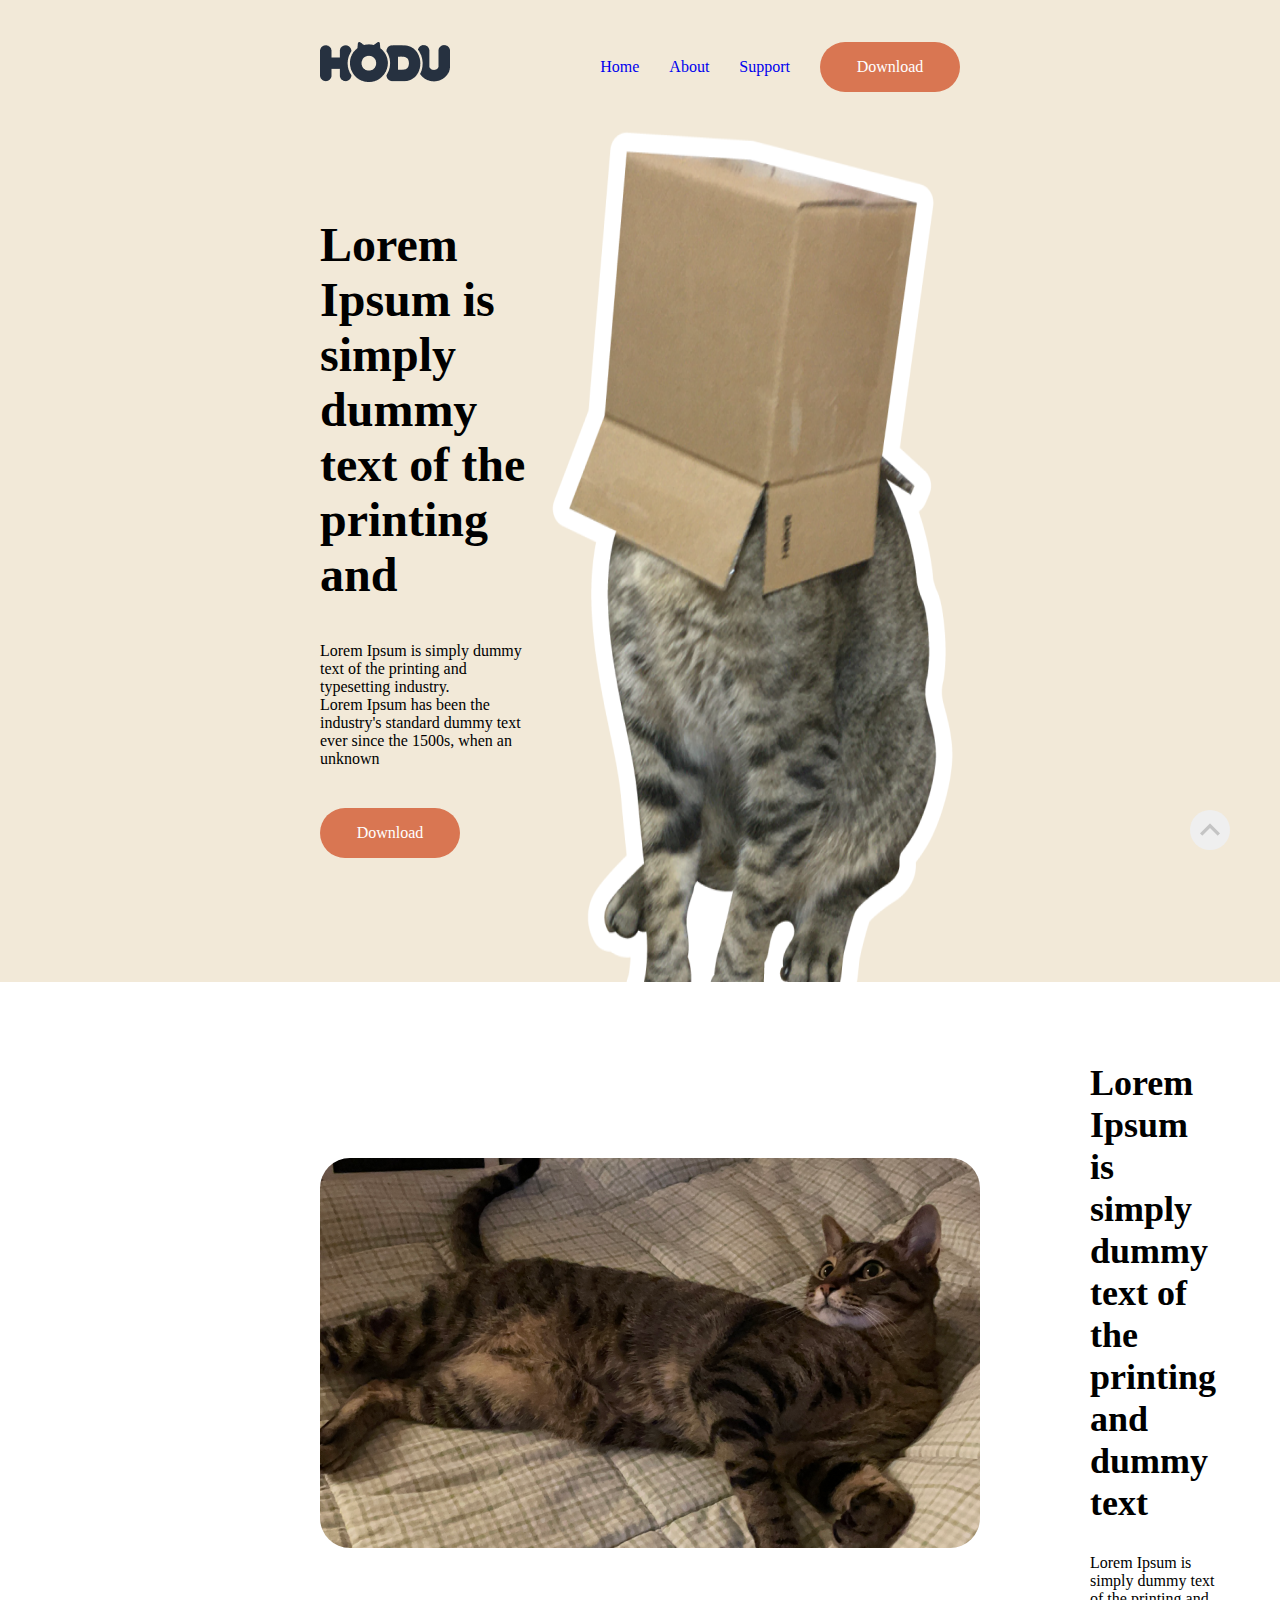
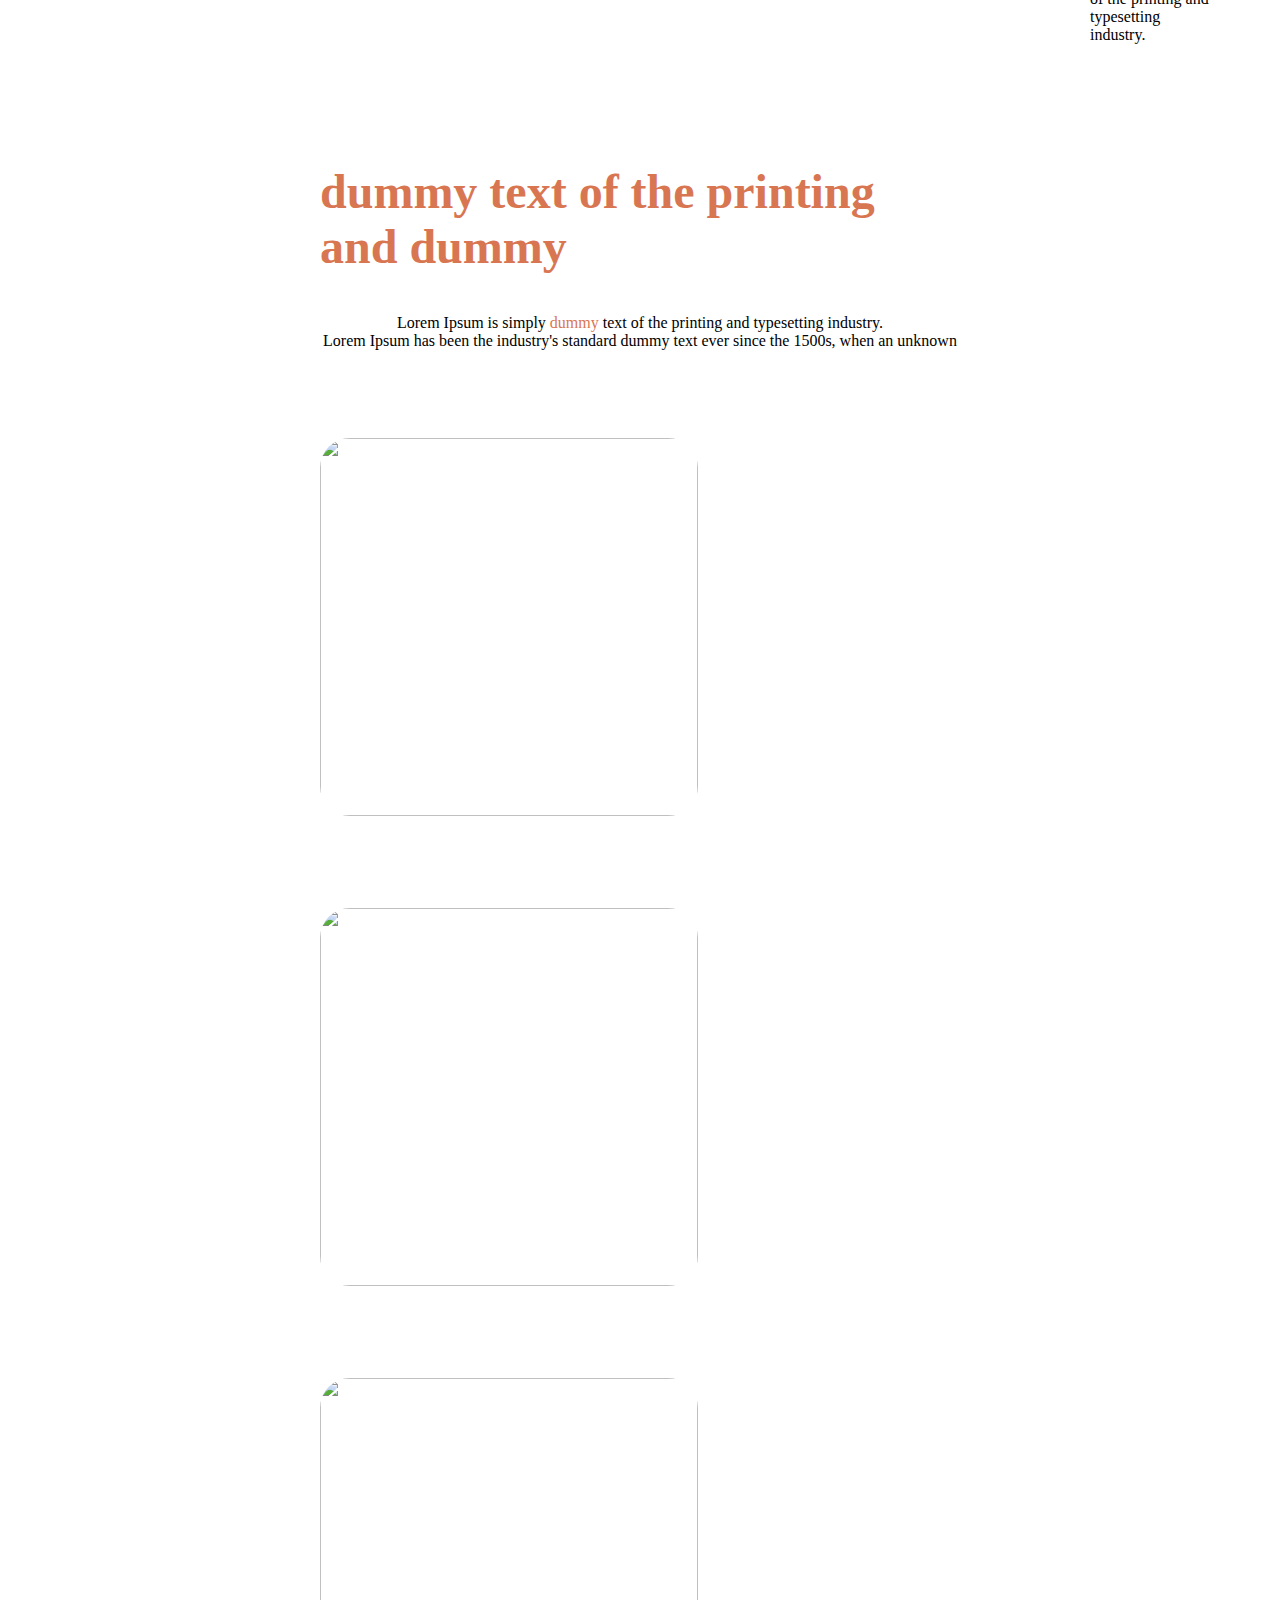
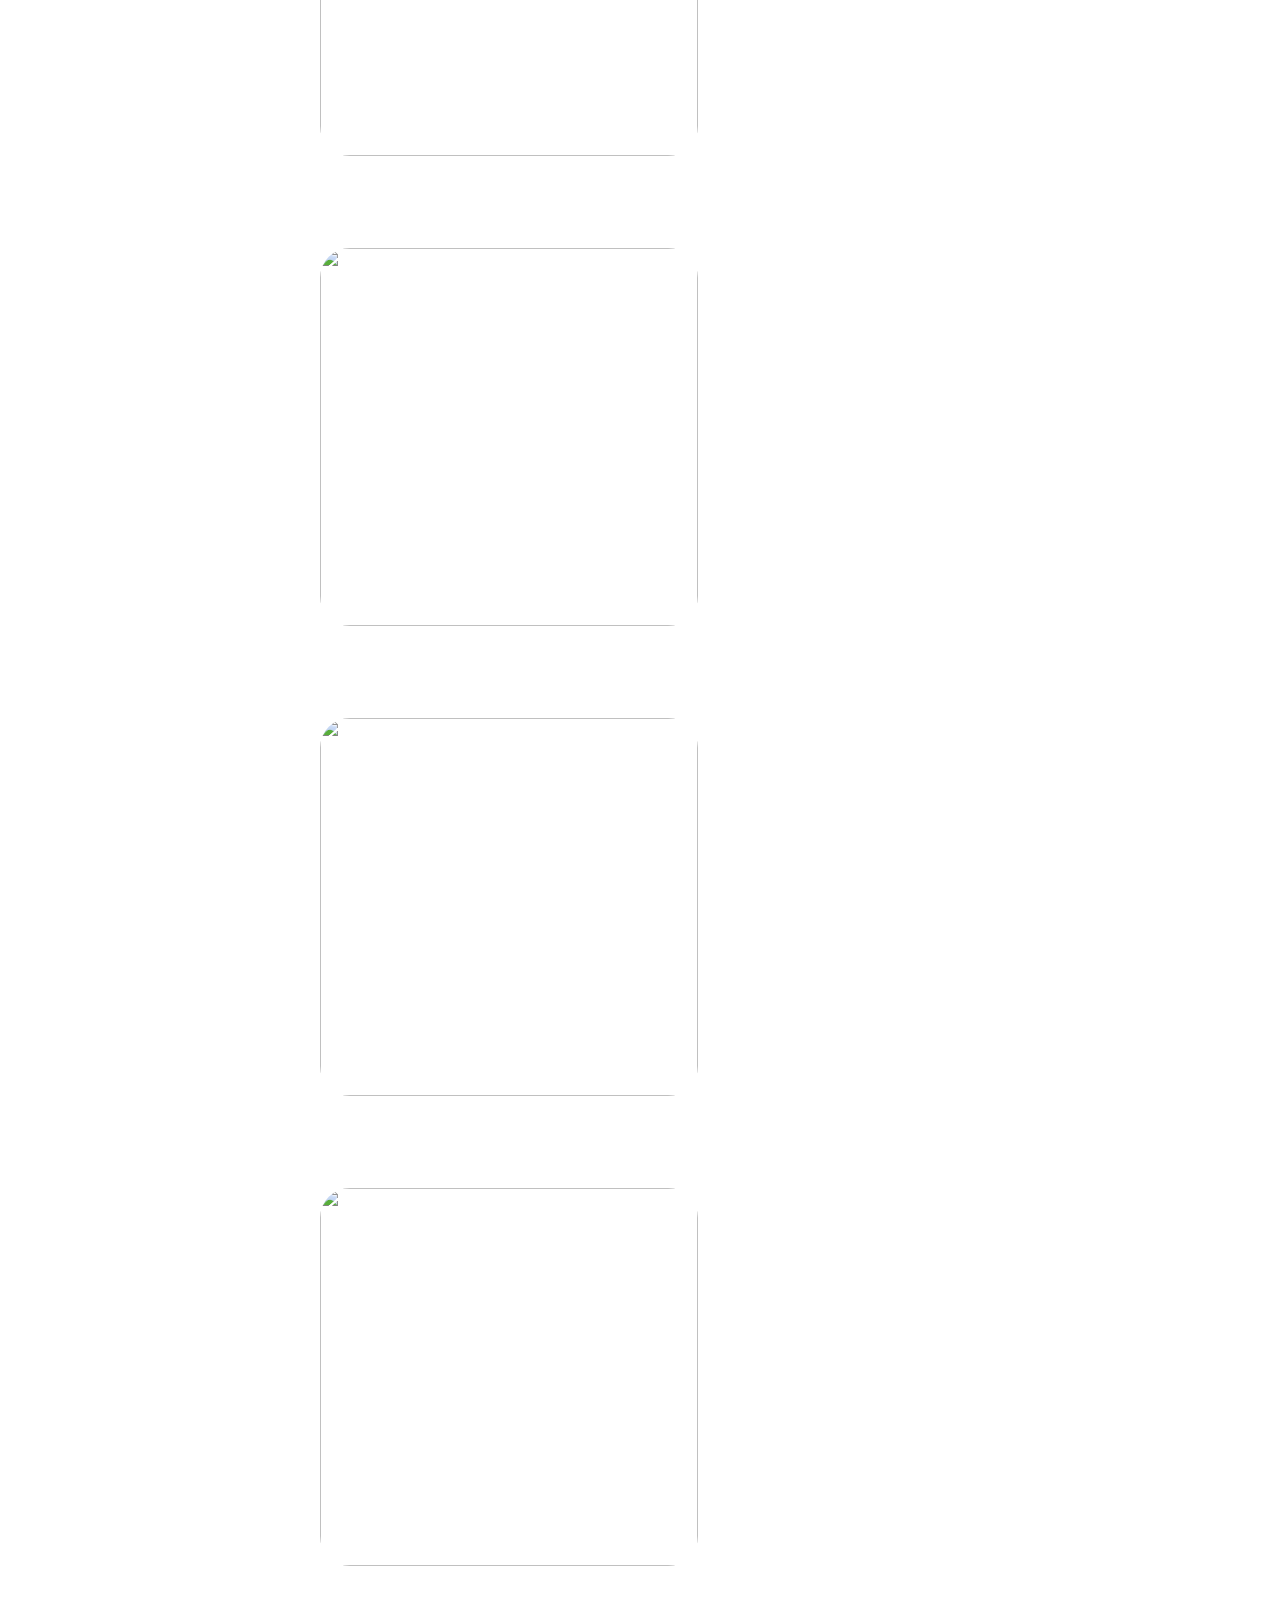
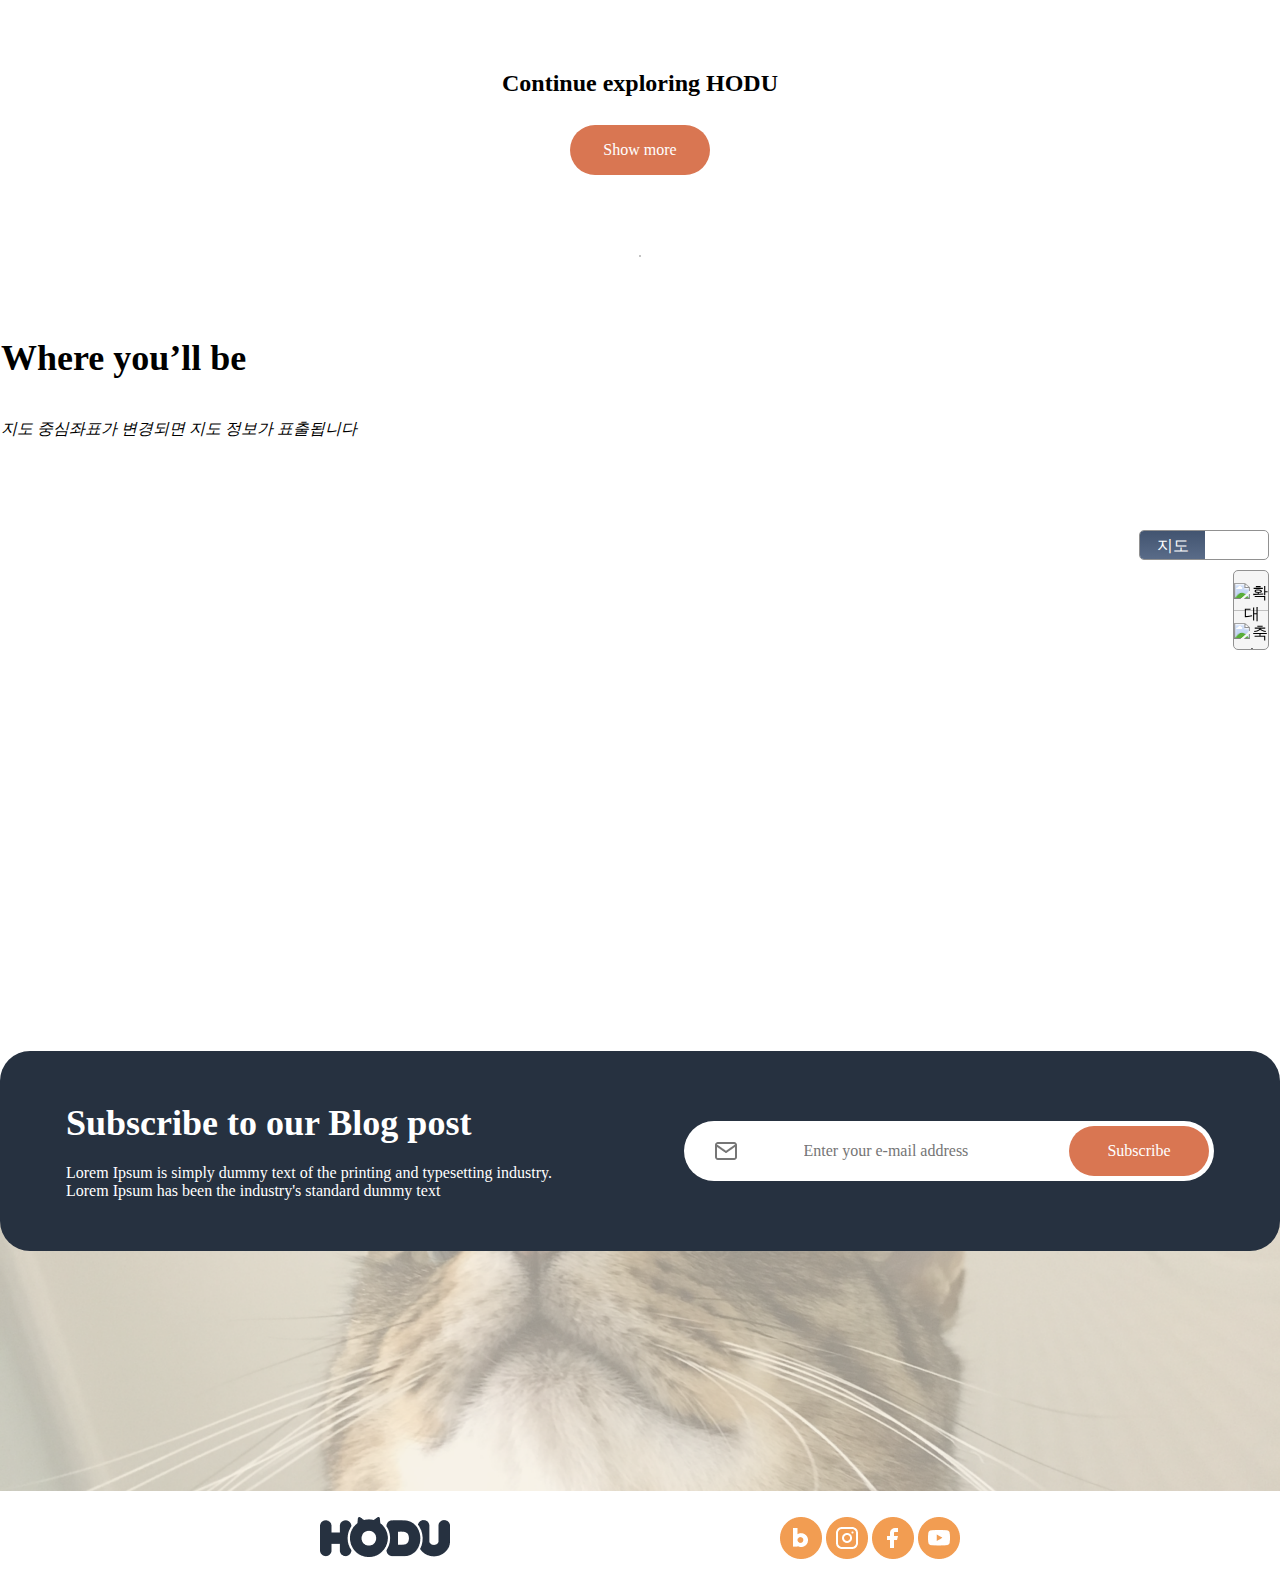
==== index.html @ 085da533 ":memo: 20240527 homework_3" ====
<!DOCTYPE html>
<html lang="ko">
<head>
    <meta charset="UTF-8">
    <meta name="viewport"
          content="width=device-width, user-scalable=no, initial-scale=1.0, maximum-scale=1.0, minimum-scale=1.0">
    <title>Hodu's page</title>

    <!--stylesheet-->
    <link rel="stylesheet" href="CSS/default.css">
</head>
<body>
    <header>
        <!--상단 메뉴바-->
        <nav>
            <a href="index.html">
                <img src="img/logo.png" alt="브랜드 로고">
            </a>
            <div class="nav_menu">
                <a href="index.html">Home</a>
                <a href="about.html">About</a>
                <a href="support.html">Support</a>
                <button class="button">Download</button>
            </div>
        </nav>
        <!--헤더 사진 및 문구-->
        <div class="header_contain">
            <div class="header_contain_text">
                <p class="font48">
                    Lorem Ipsum is simply<br>
                    dummy text of the printing and
                </p>
                <p>
                    Lorem Ipsum is simply dummy text of the printing and<br>
                    typesetting industry.<br>
                    Lorem Ipsum has been the industry's standard dummy text<br>
                    ever since the 1500s, when an unknown
                </p>
                <button class="button">Download</button>
            </div>
            <img class="header_contain_img" src="img/고양이%201.png" alt="고양이가 박스를 쓰고있는 사진">
        </div>
    </header>

    <main>
        <!--메인 인사말-->
        <div class="sayHello">
            <img class="sayHello_img" src="img/main_1.png" alt="누워있는 고양이 사진">
            <div class="sayHello_text">
                <p class="font36">
                    Lorem Ipsum is simply<br>
                    dummy text of the printing<br>
                    and dummy text
                </p>
                <p>
                    Lorem Ipsum is simply dummy text of the printing and typesetting<br>
                    industry.
                </p>
            </div>
        </div>
        <!--메인 이미지 공간-->
        <section class="main_img_section">

            <h3 class="font48 color_orange">dummy text of the printing and dummy</h3>
            <p class="main_img_section_text_top">
                Lorem Ipsum is simply <span class="color_orange">dummy</span> text of the printing and typesetting industry.<br>
                Lorem Ipsum has been the industry's standard dummy text ever since the 1500s, when an unknown
            </p>

            <ul class="main_img_section_img">
                <li><img src="https://picsum.photos/378/378?random=1" alt=""></li>
                <li><img src="https://picsum.photos/378/378?random=2" alt=""></li>
                <li><img src="https://picsum.photos/378/378?random=3" alt=""></li>
                <li><img src="https://picsum.photos/378/378?random=4" alt=""></li>
                <li><img src="https://picsum.photos/378/378?random=5" alt=""></li>
                <li><img src="https://picsum.photos/378/378?random=6" alt=""></li>
            </ul>


            <p class="main_img_section_text_bottom font24">
                Continue exploring HODU
            </p>

            <button class="button main_img_section_button">
                Show more
            </button>
        </section>

        <hr class="line">

        <!--메인 지도 공간-->
        <article class="main_map">
            <p class="font36">Where you’ll be</p>
            <p><em>지도 중심좌표가 변경되면 지도 정보가 표출됩니다</em></p>
            <p id="result"></p>
            <div class="map_wrap">
                <div id="map" style="width:1278px;height:520px;position:relative;overflow:hidden;"></div>
                <!-- 지도타입 컨트롤 div 입니다 -->
                <div class="custom_typecontrol radius_border">
                    <span id="btnRoadmap" class="selected_btn" onclick="setMapType('roadmap')">지도</span>
                    <span id="btnSkyview" class="btn" onclick="setMapType('skyview')">스카이뷰</span>
                </div>
                <!-- 지도 확대, 축소 컨트롤 div 입니다 -->
                <div class="custom_zoomcontrol radius_border">
                    <span onclick="zoomIn()"><img src="https://t1.daumcdn.net/localimg/localimages/07/mapapidoc/ico_plus.png" alt="확대"></span>
                    <span onclick="zoomOut()"><img src="https://t1.daumcdn.net/localimg/localimages/07/mapapidoc/ico_minus.png" alt="축소"></span>
                </div>
            </div>
        </article>

        <!--메인 구독 이메일 공간-->
        <article class="main_Subscribe">
            <div class="main_Subscribe_text">
                <p class="font36">Subscribe to our Blog post</p>
                <p>
                    Lorem Ipsum is simply dummy text of the printing and typesetting industry.<br>
                    Lorem Ipsum has been the industry's standard dummy text
                </p>
            </div>
            <div class="main_Subscribe_emailBox">
                <img src="img/mail.png" alt="">
                <input type="email" placeholder="Enter your e-mail address">
                <button class="button ">Subscribe</button>
            </div>
        </article>

    </main>

    <!--로고 및 하단 링크-->
    <footer>

        <!--하단 이미지-->
        <div class="main_bottom_contain">
            <img src="img/img_5.png" class="main_bottom_img" alt="">
        </div>
        <!-- 최상단으로 가는 버튼-->
        <button class="go_top_button"><img src="img/keyboard_arrow_up.png" alt=""></button>

        <div class="footer_contain">
                <a href="index.html">
                    <img src="img/logo.png" alt="브랜드 로고">
                </a>
                <div id="group-footer-icon">
                    <a href="https://section.blog.naver.com/" target='_blank'>
                        <img src="img/icon-blog.png" alt="블로그 바로가기">
                    </a>
                    <a href="https://www.instagram.com/" target='_blank'>
                        <img src="img/icon-insta.png" alt="인스타그램 바로가기">
                    </a>
                    <a href="https://www.facebook.com/?locale=ko_KR" target='_blank'>
                        <img src="img/icon-facebook.png" alt="페이스북 바로가기">
                    </a>
                    <a href="https://www.youtube.com/" target='_blank'>
                        <img src="img/icon-youtube.png" alt="유튜브 바로가기">
                    </a>
                </div>
        </div>
    </footer>

    <!--자바 스크립트-->

    <script type="text/javascript" src="//dapi.kakao.com/v2/maps/sdk.js?appkey=	7913aebe33aa21556a797de0c6063f7b"></script>
    <script src="JS/map.js"></script>
    <script src="JS/morePhoto.js"></script>
    <script src="JS/goToTop.js"></script>
</body>
</html>
---- CSS/default.css ----
@import "layout.css";
@import "common.css";
@import "header.css";
@import "main.css";
@import "footer.css";
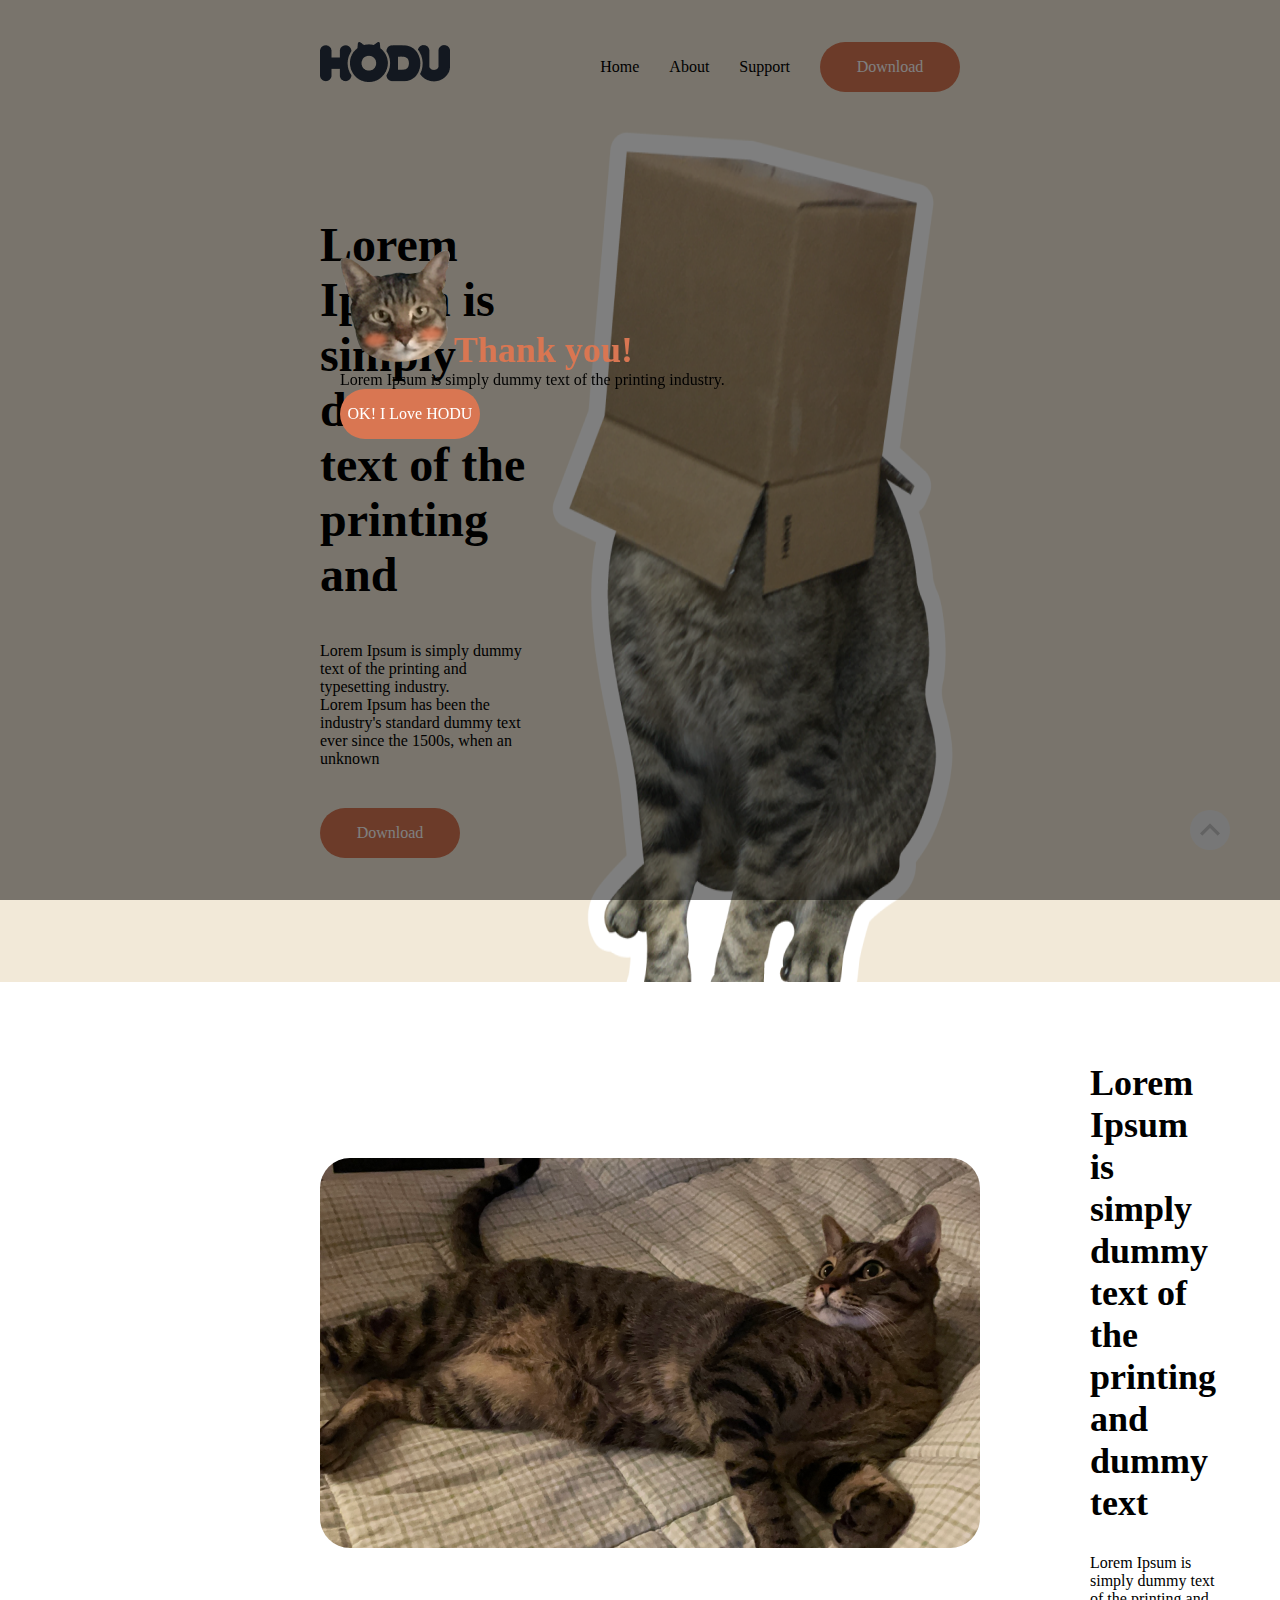
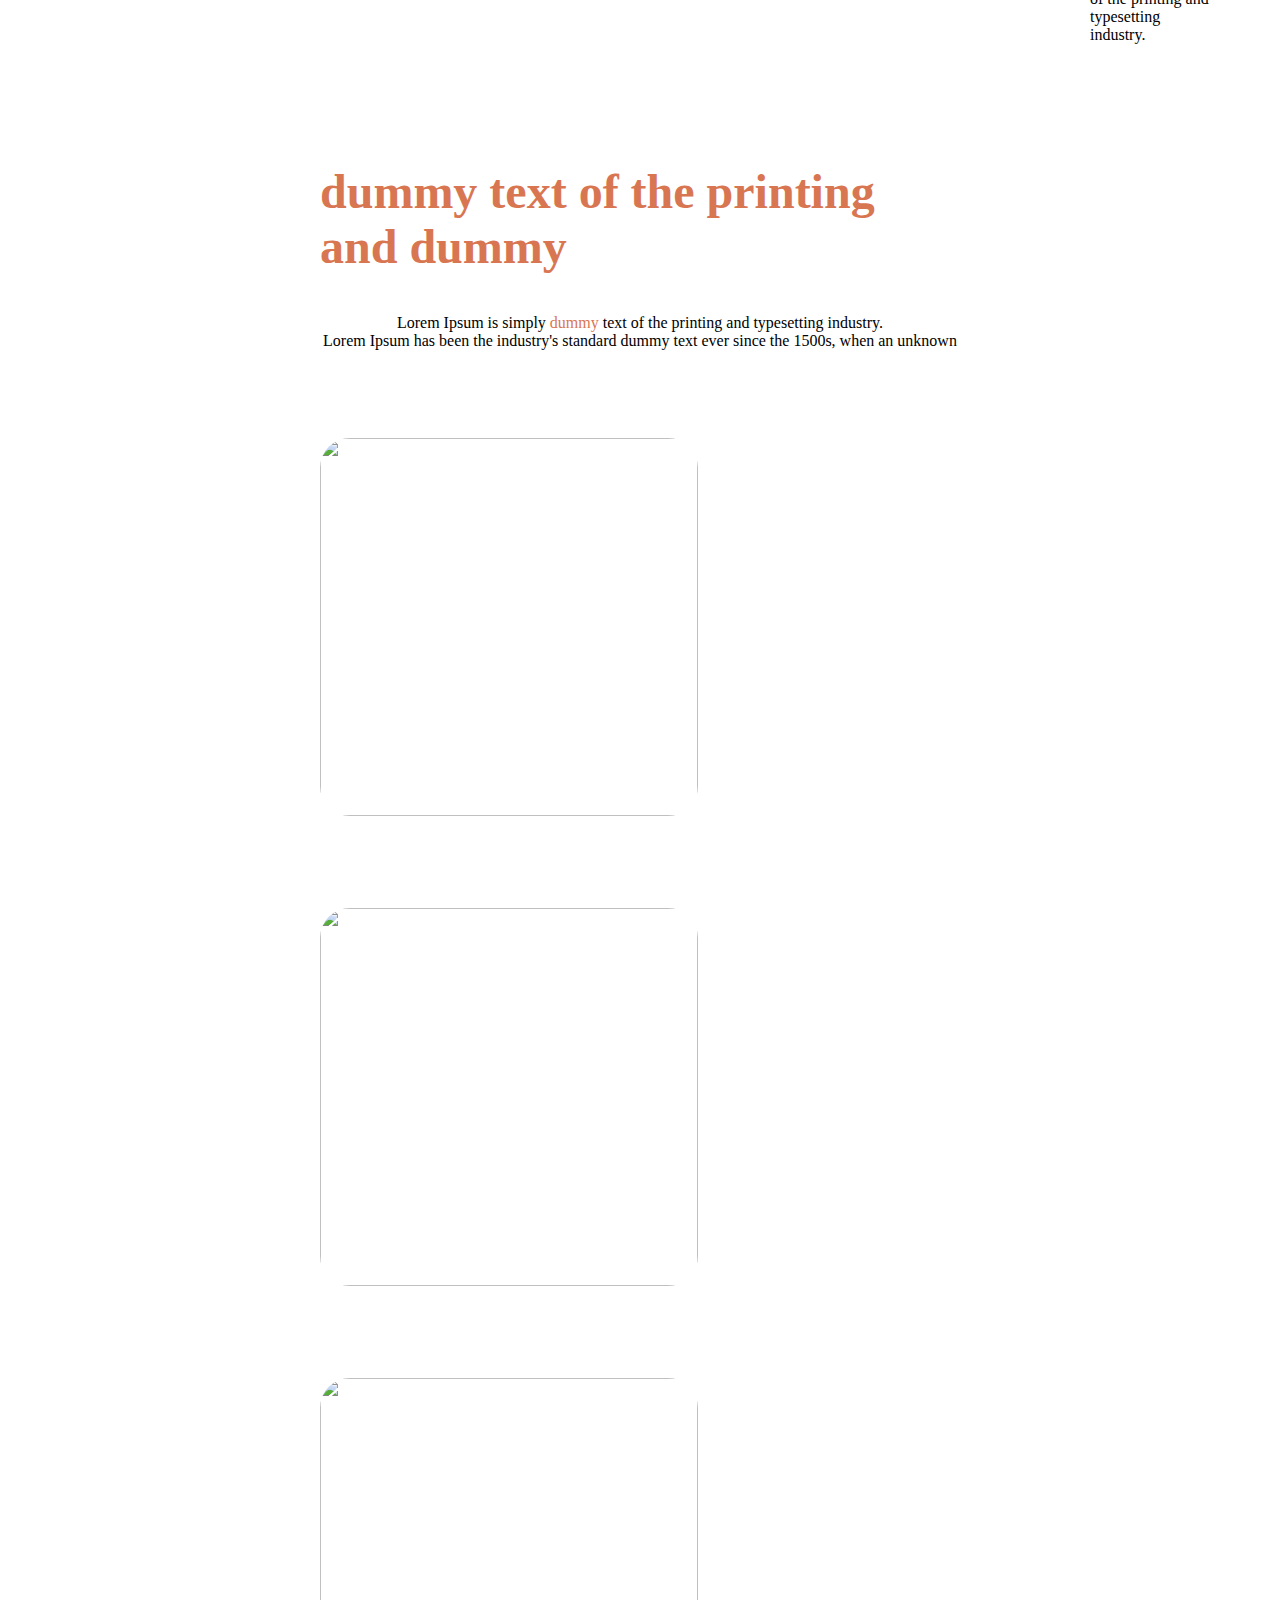
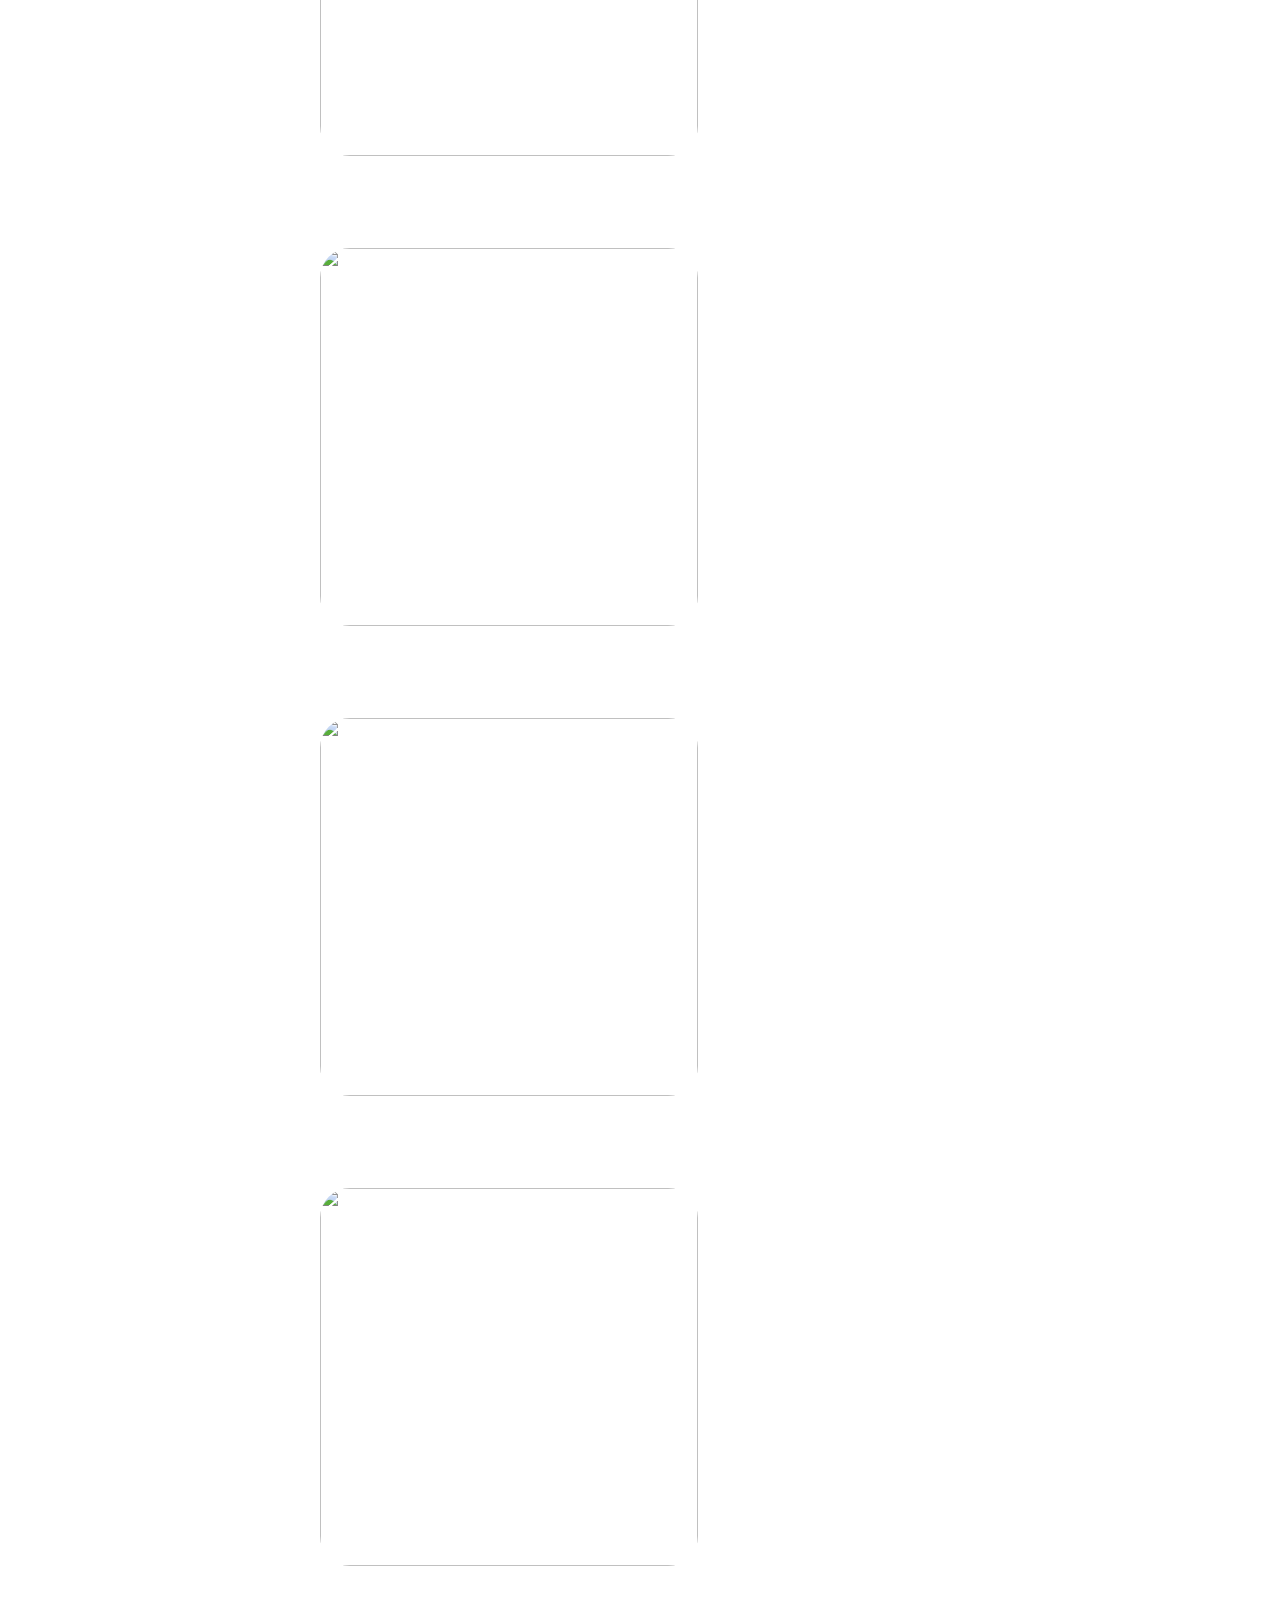
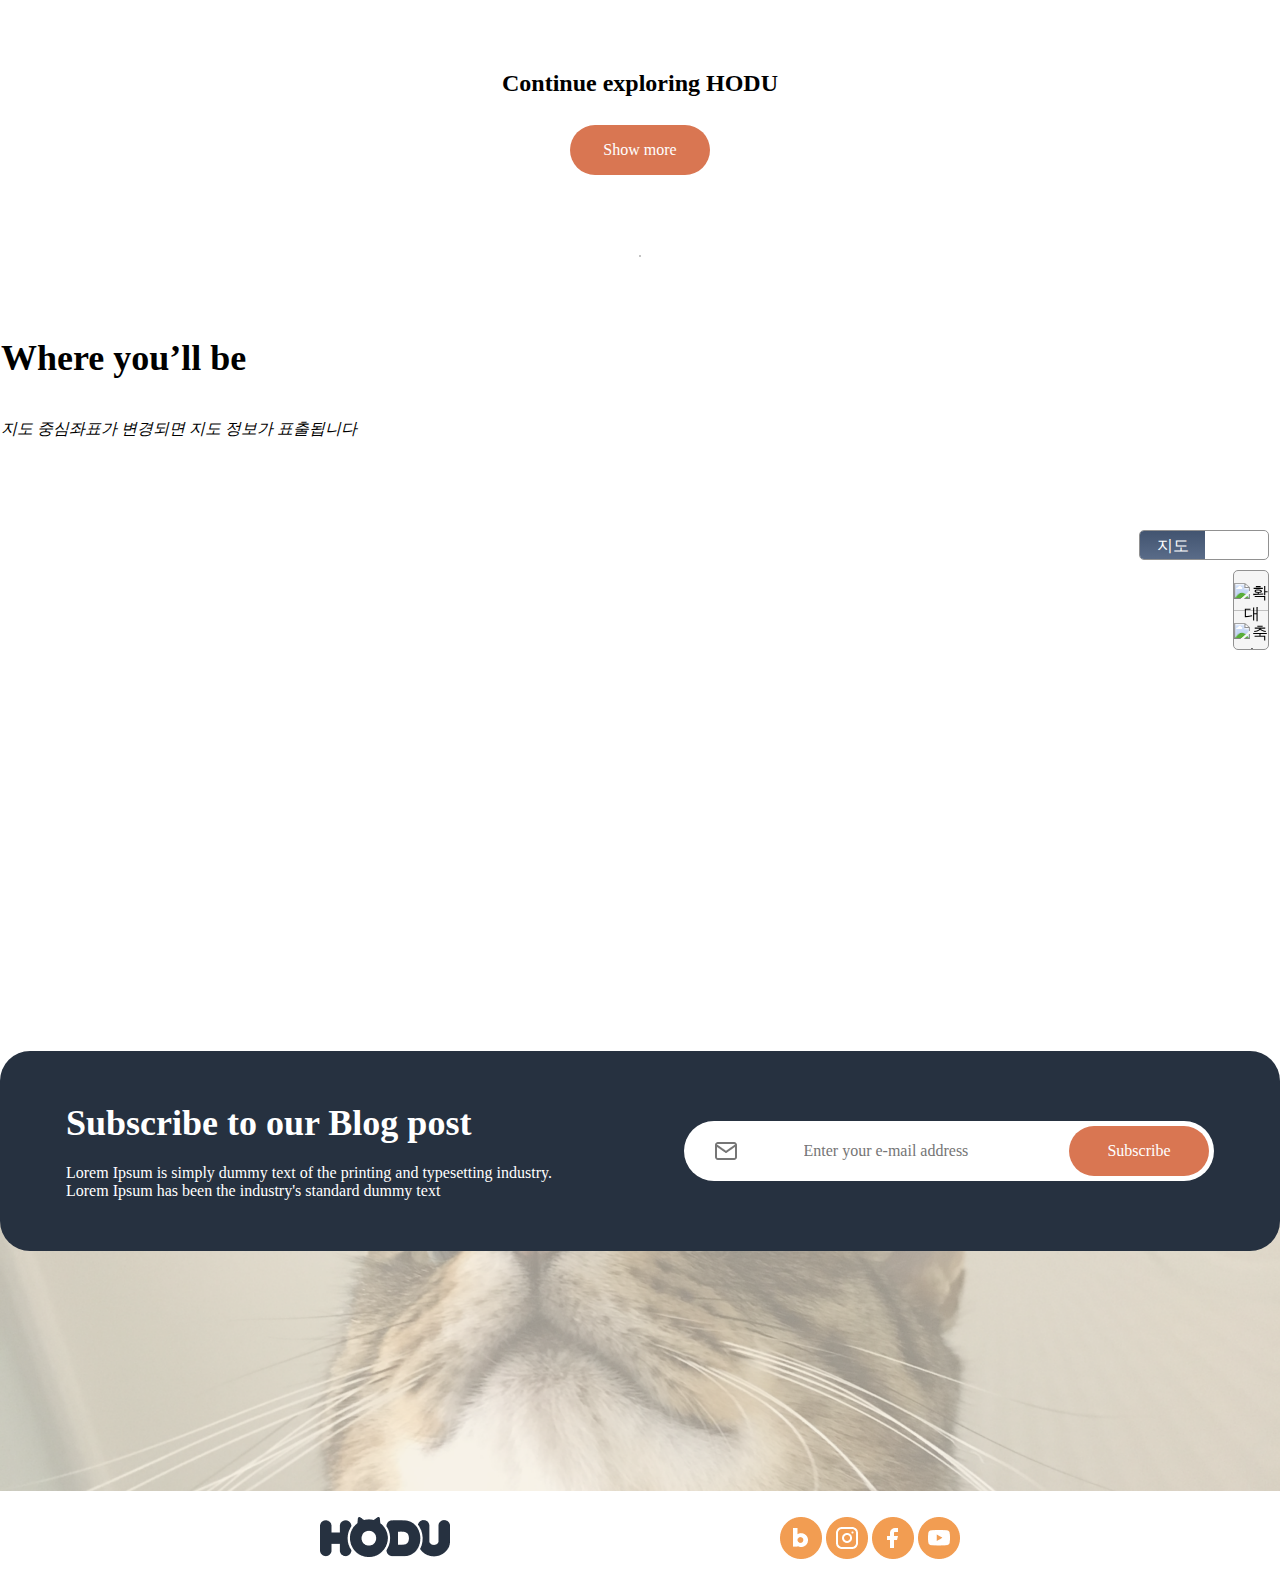
==== commit 0ebb4353: ":memo: 20240527 homework_4" ====
--- a/index.html
+++ b/index.html
@@ -120,9 +120,21 @@
             <div class="main_Subscribe_emailBox">
                 <img src="img/mail.png" alt="">
                 <input type="email" placeholder="Enter your e-mail address">
-                <button class="button ">Subscribe</button>
+                <button class="button go_to_modal">Subscribe</button>
             </div>
         </article>
+
+        <!--모달 구현-->
+        <div class="modal">
+            <div class="modal_overlay">
+                <div class="modal_content">
+                    <img src="img/modal_cat.png">
+                    <span class="font36 color_orange">Thank you!</span>
+                    <p>Lorem Ipsum is simply dummy text of the printing industry.</p>
+                    <button class="button go_back_home">OK! I Love HODU</button>
+                </div>
+            </div>
+        </div>
 
     </main>
 
@@ -133,9 +145,11 @@
         <div class="main_bottom_contain">
             <img src="img/img_5.png" class="main_bottom_img" alt="">
         </div>
+
         <!-- 최상단으로 가는 버튼-->
         <button class="go_top_button"><img src="img/keyboard_arrow_up.png" alt=""></button>
 
+        <!--최하단 메뉴바-->
         <div class="footer_contain">
                 <a href="index.html">
                     <img src="img/logo.png" alt="브랜드 로고">
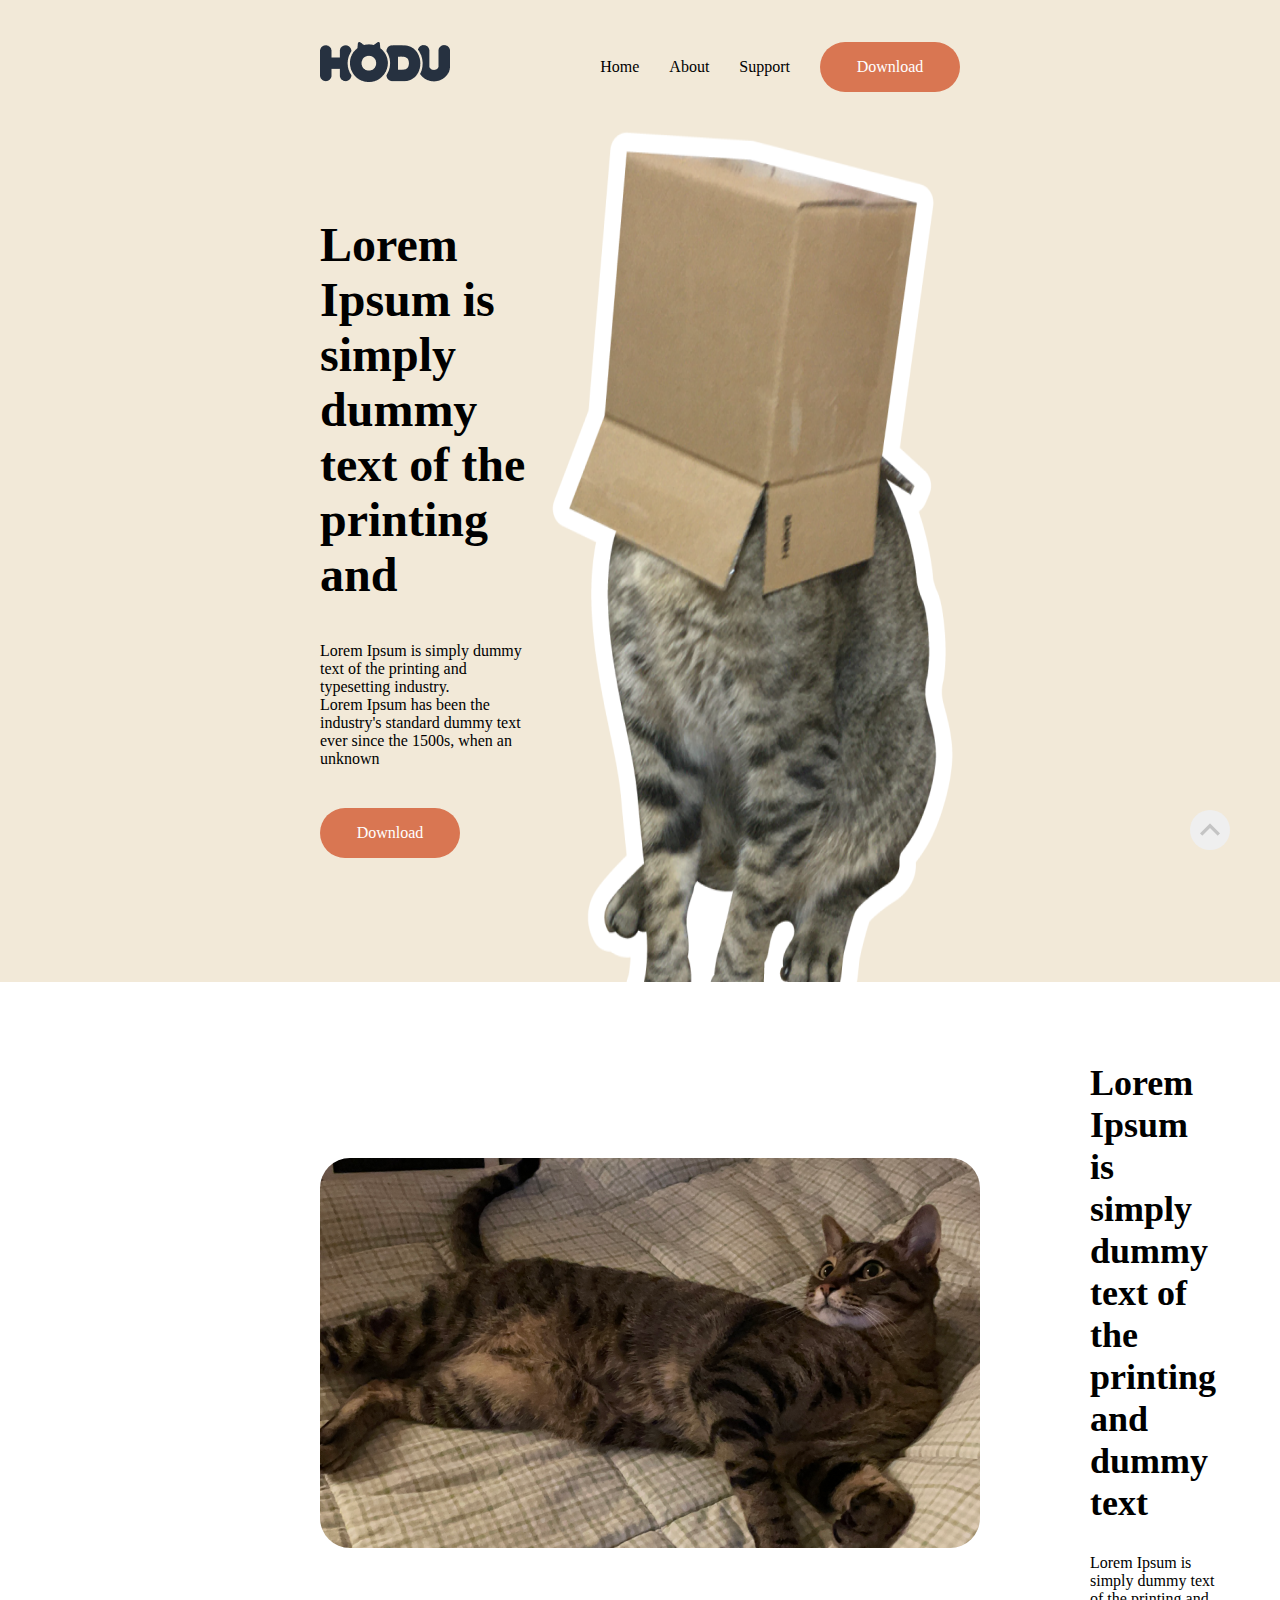
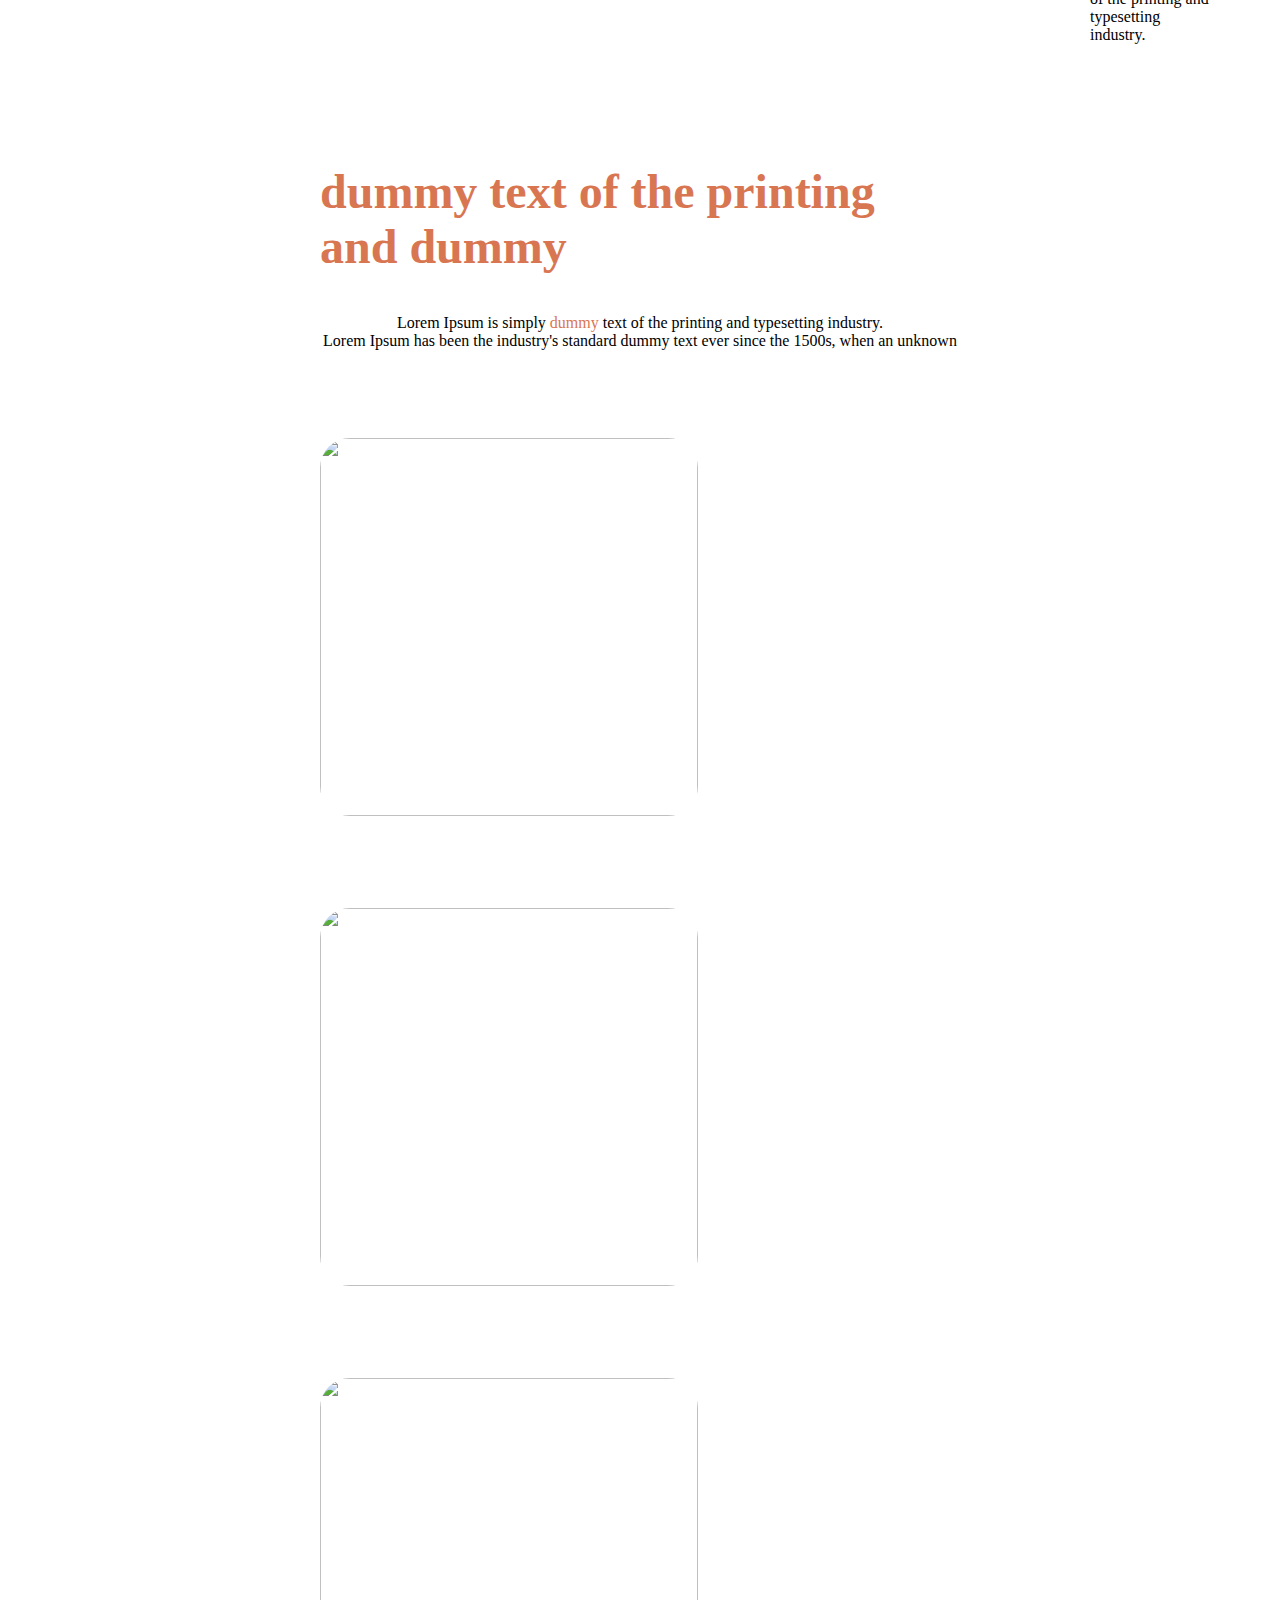
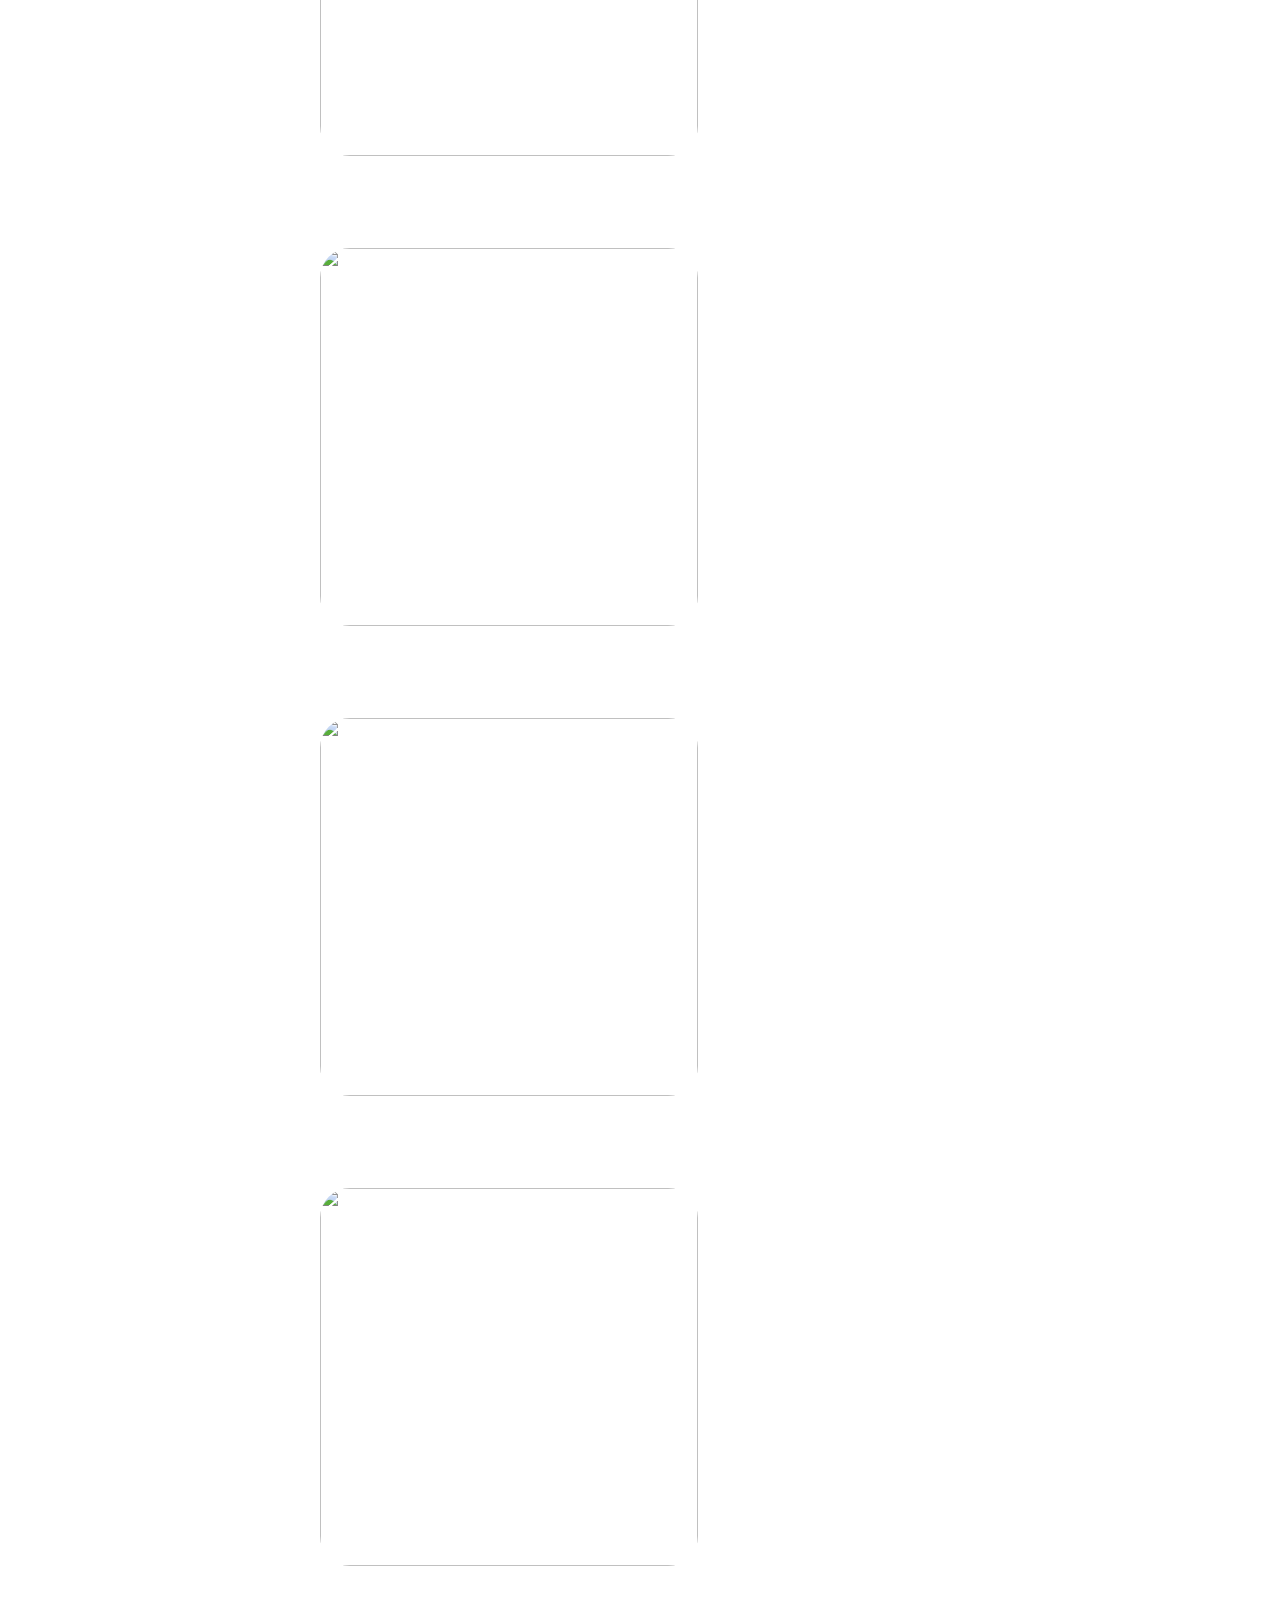
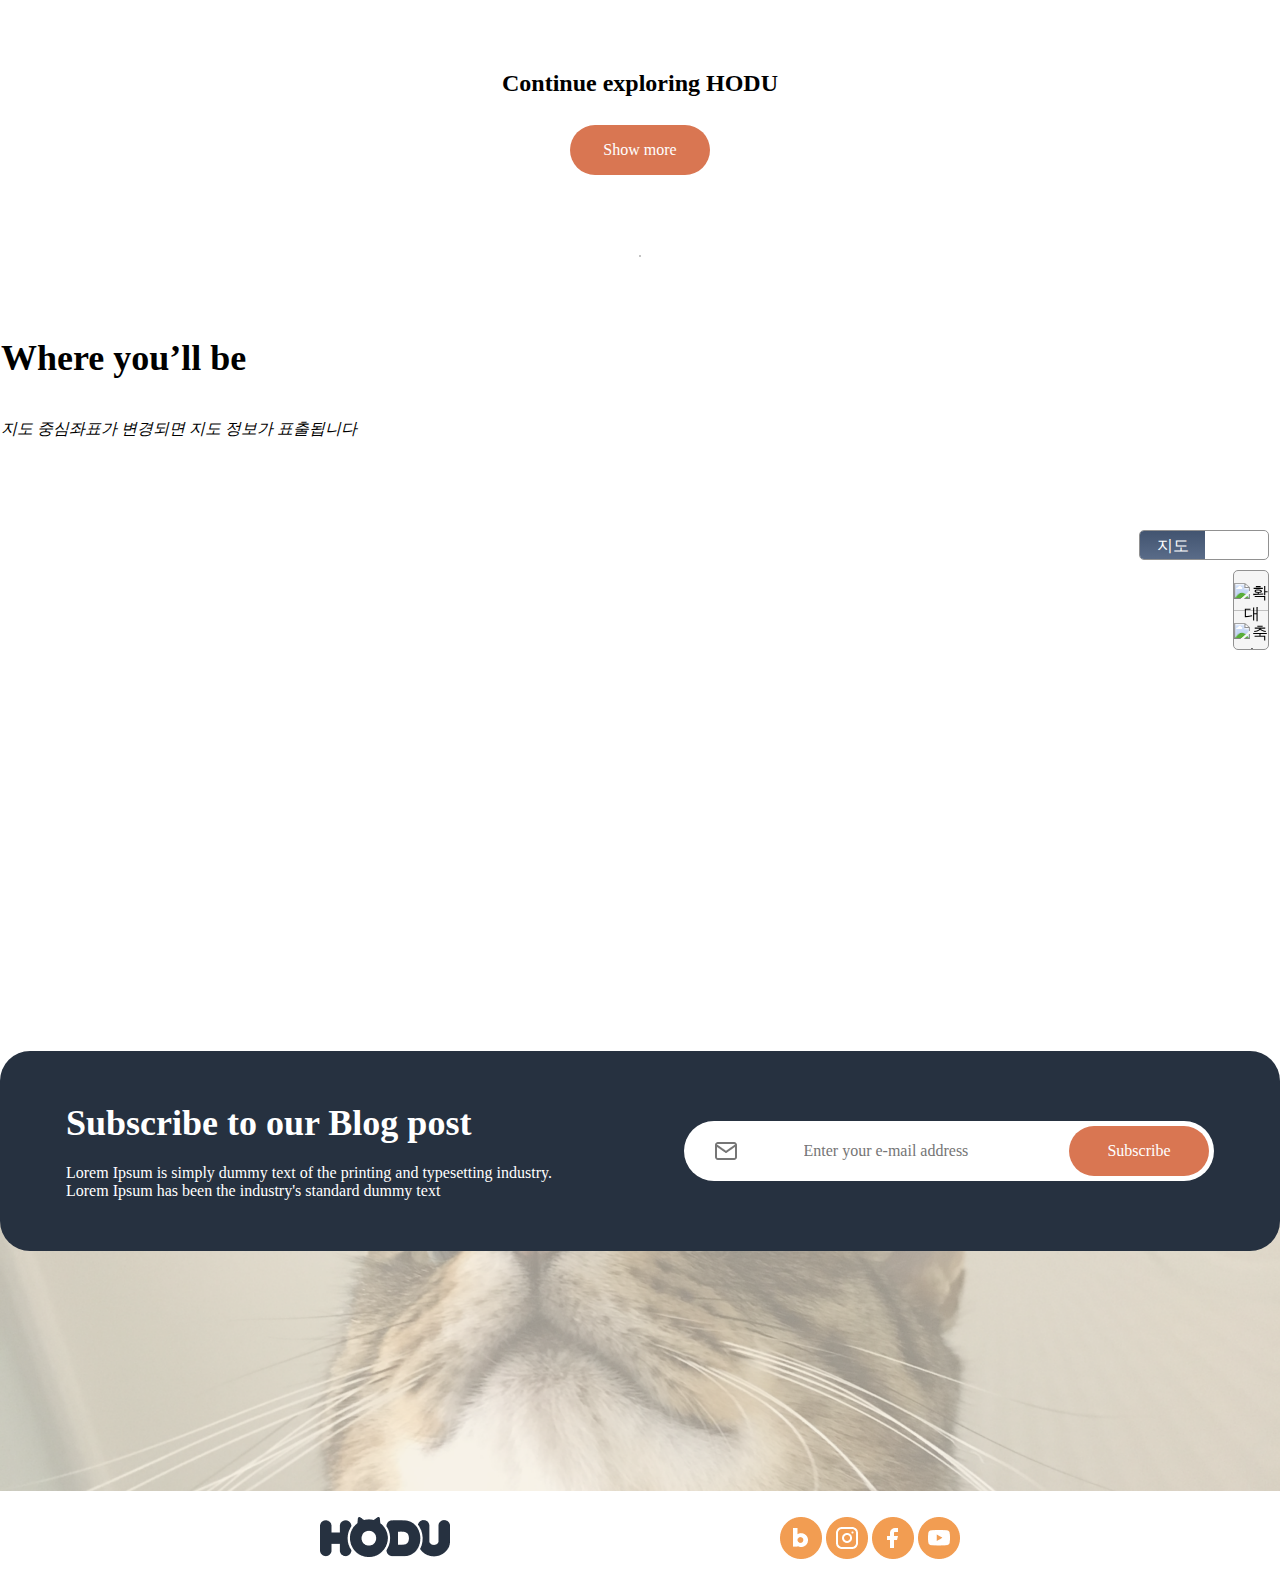
==== commit 338d4618: ":memo: 20240527 homework_5" ====
--- a/index.html
+++ b/index.html
@@ -125,15 +125,14 @@
         </article>
 
         <!--모달 구현-->
-        <div class="modal">
-            <div class="modal_overlay">
+        <div class="modal ">
                 <div class="modal_content">
                     <img src="img/modal_cat.png">
                     <span class="font36 color_orange">Thank you!</span>
                     <p>Lorem Ipsum is simply dummy text of the printing industry.</p>
                     <button class="button go_back_home">OK! I Love HODU</button>
                 </div>
-            </div>
+
         </div>
 
     </main>
@@ -177,5 +176,6 @@
     <script src="JS/map.js"></script>
     <script src="JS/morePhoto.js"></script>
     <script src="JS/goToTop.js"></script>
+    <script src="JS/modal.js"></script>
 </body>
 </html>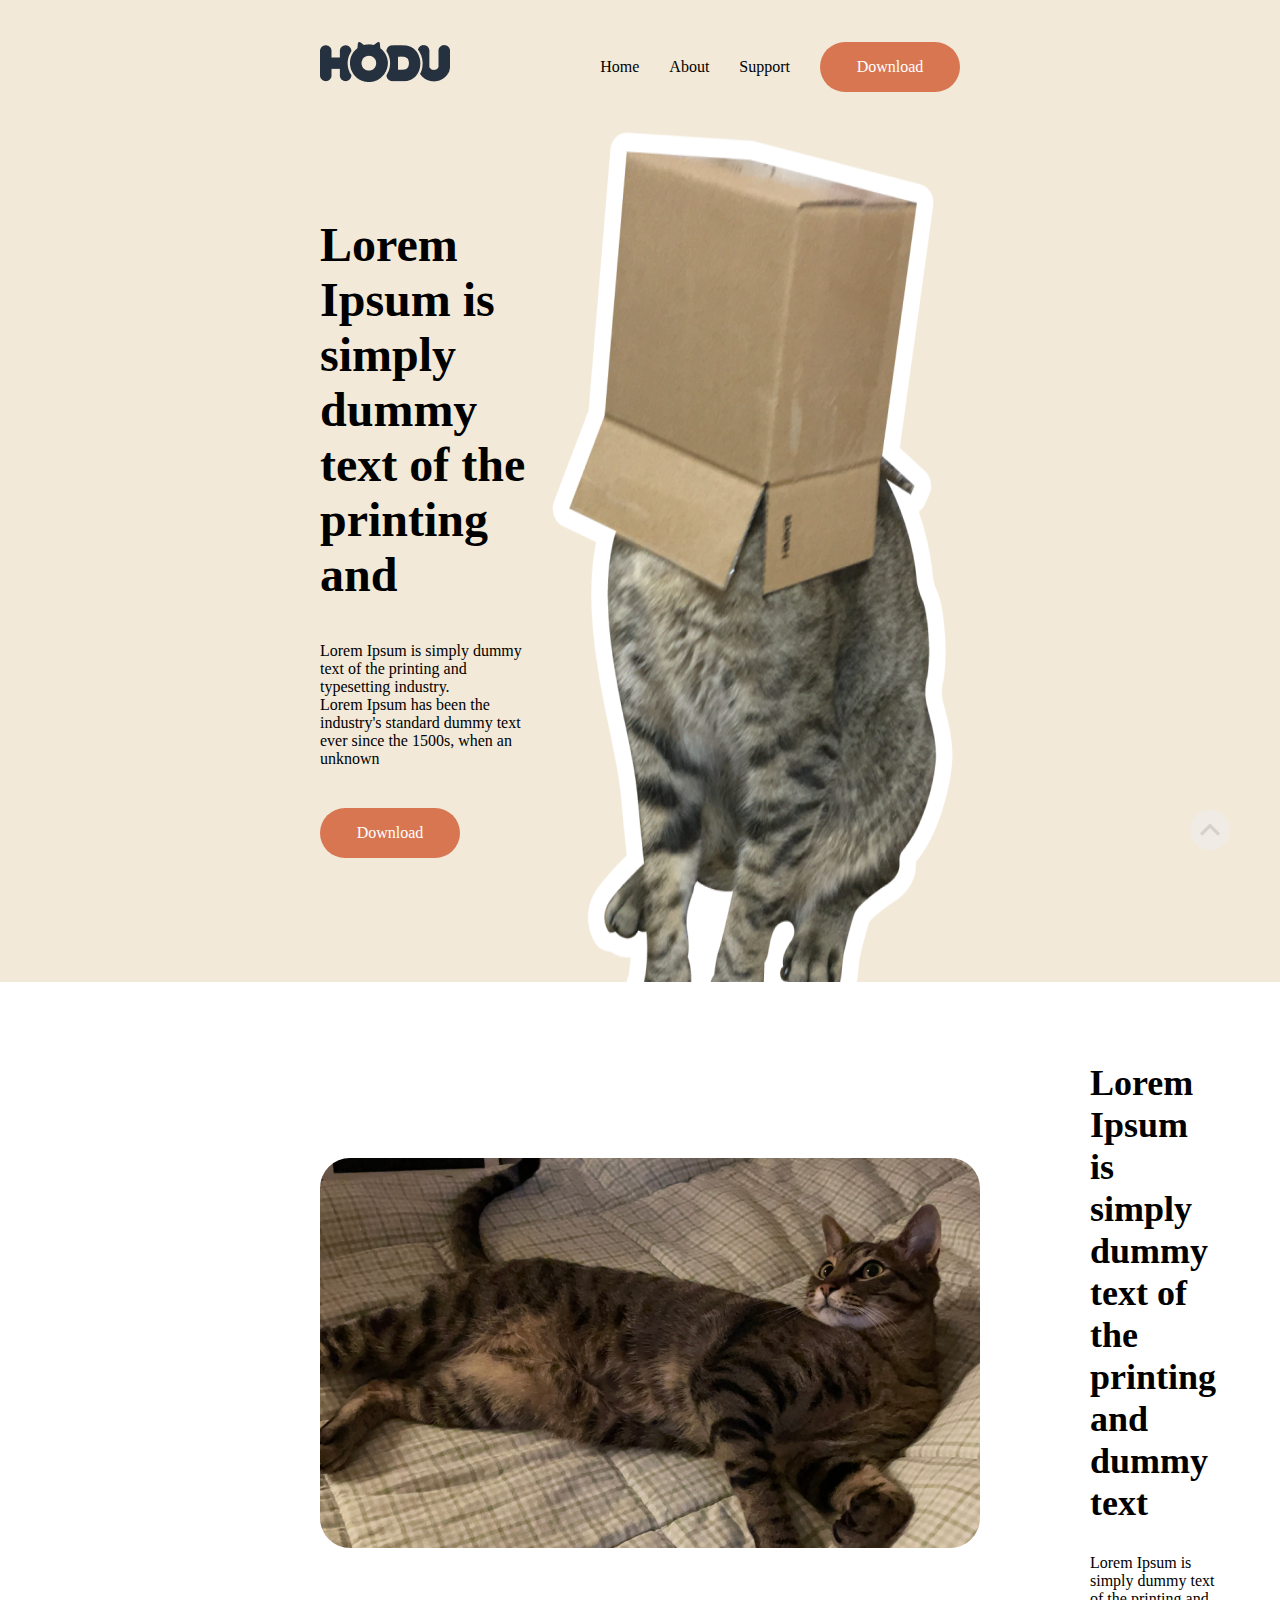
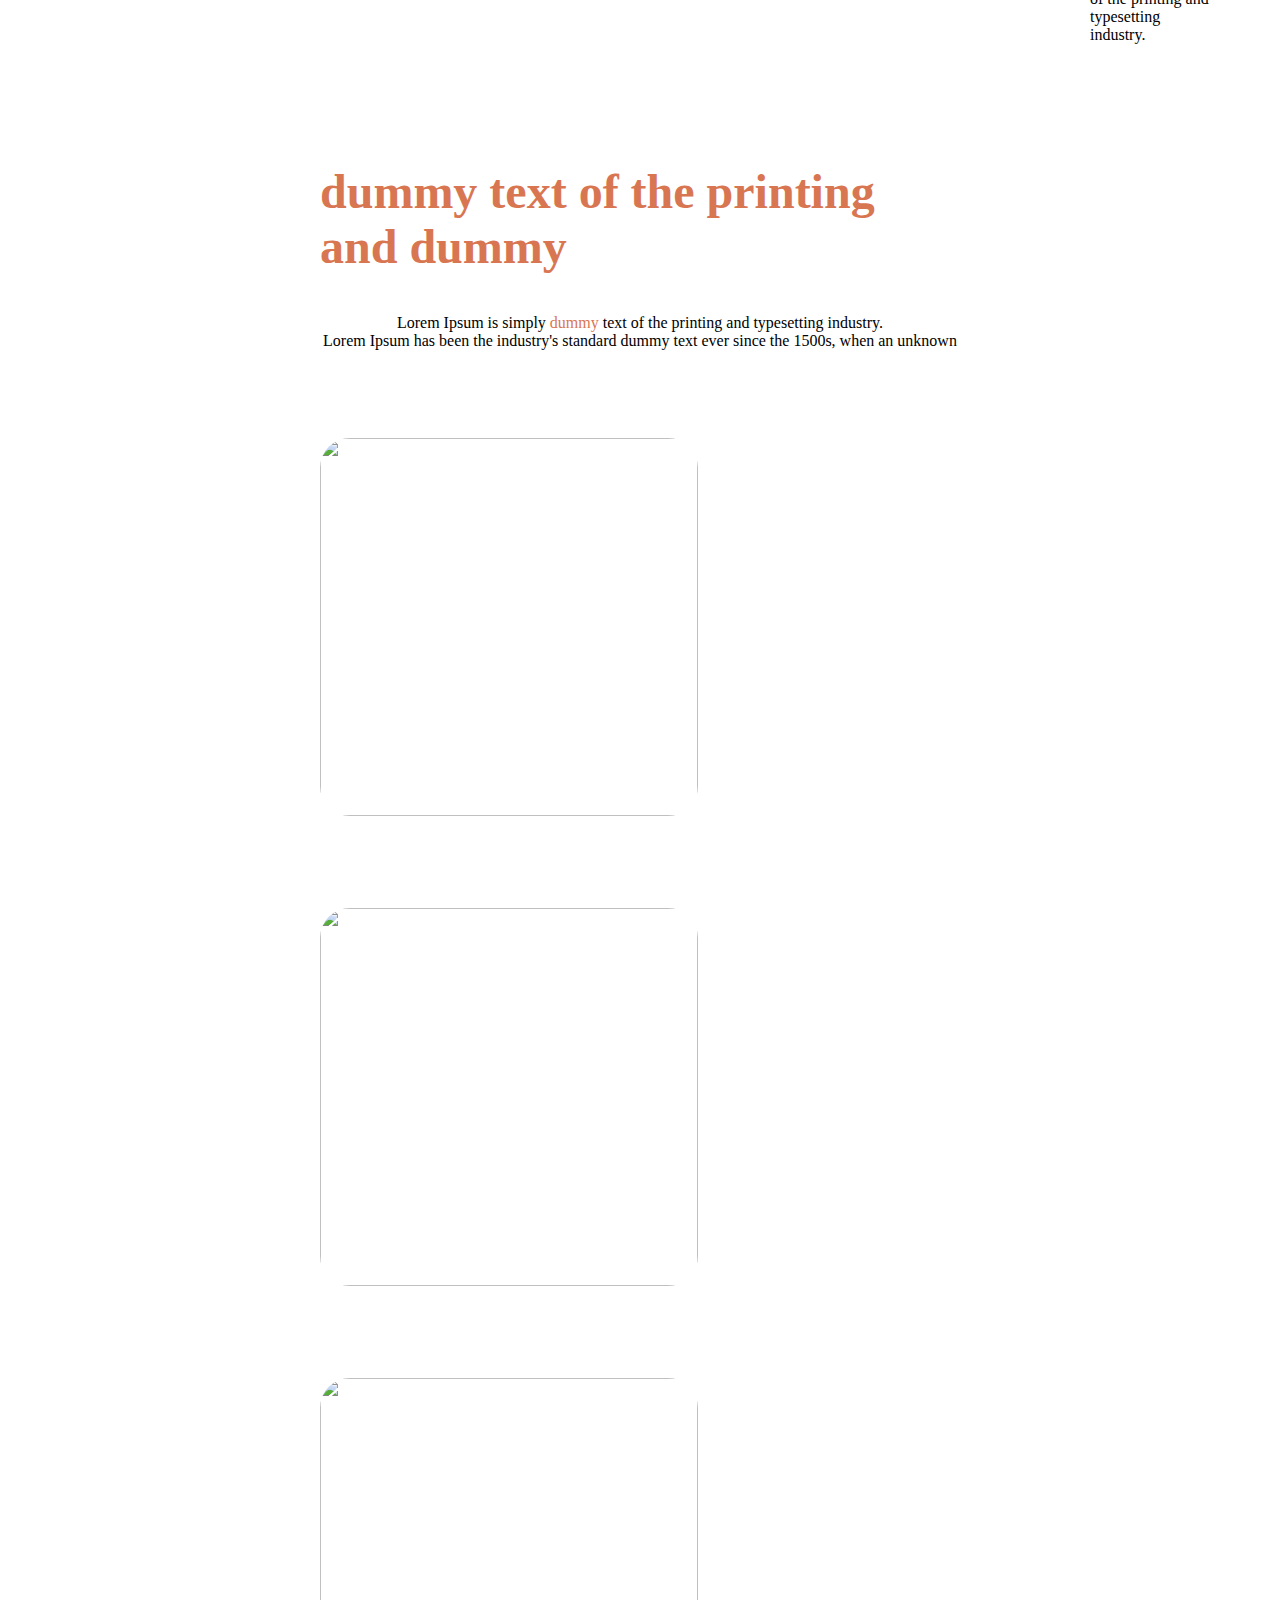
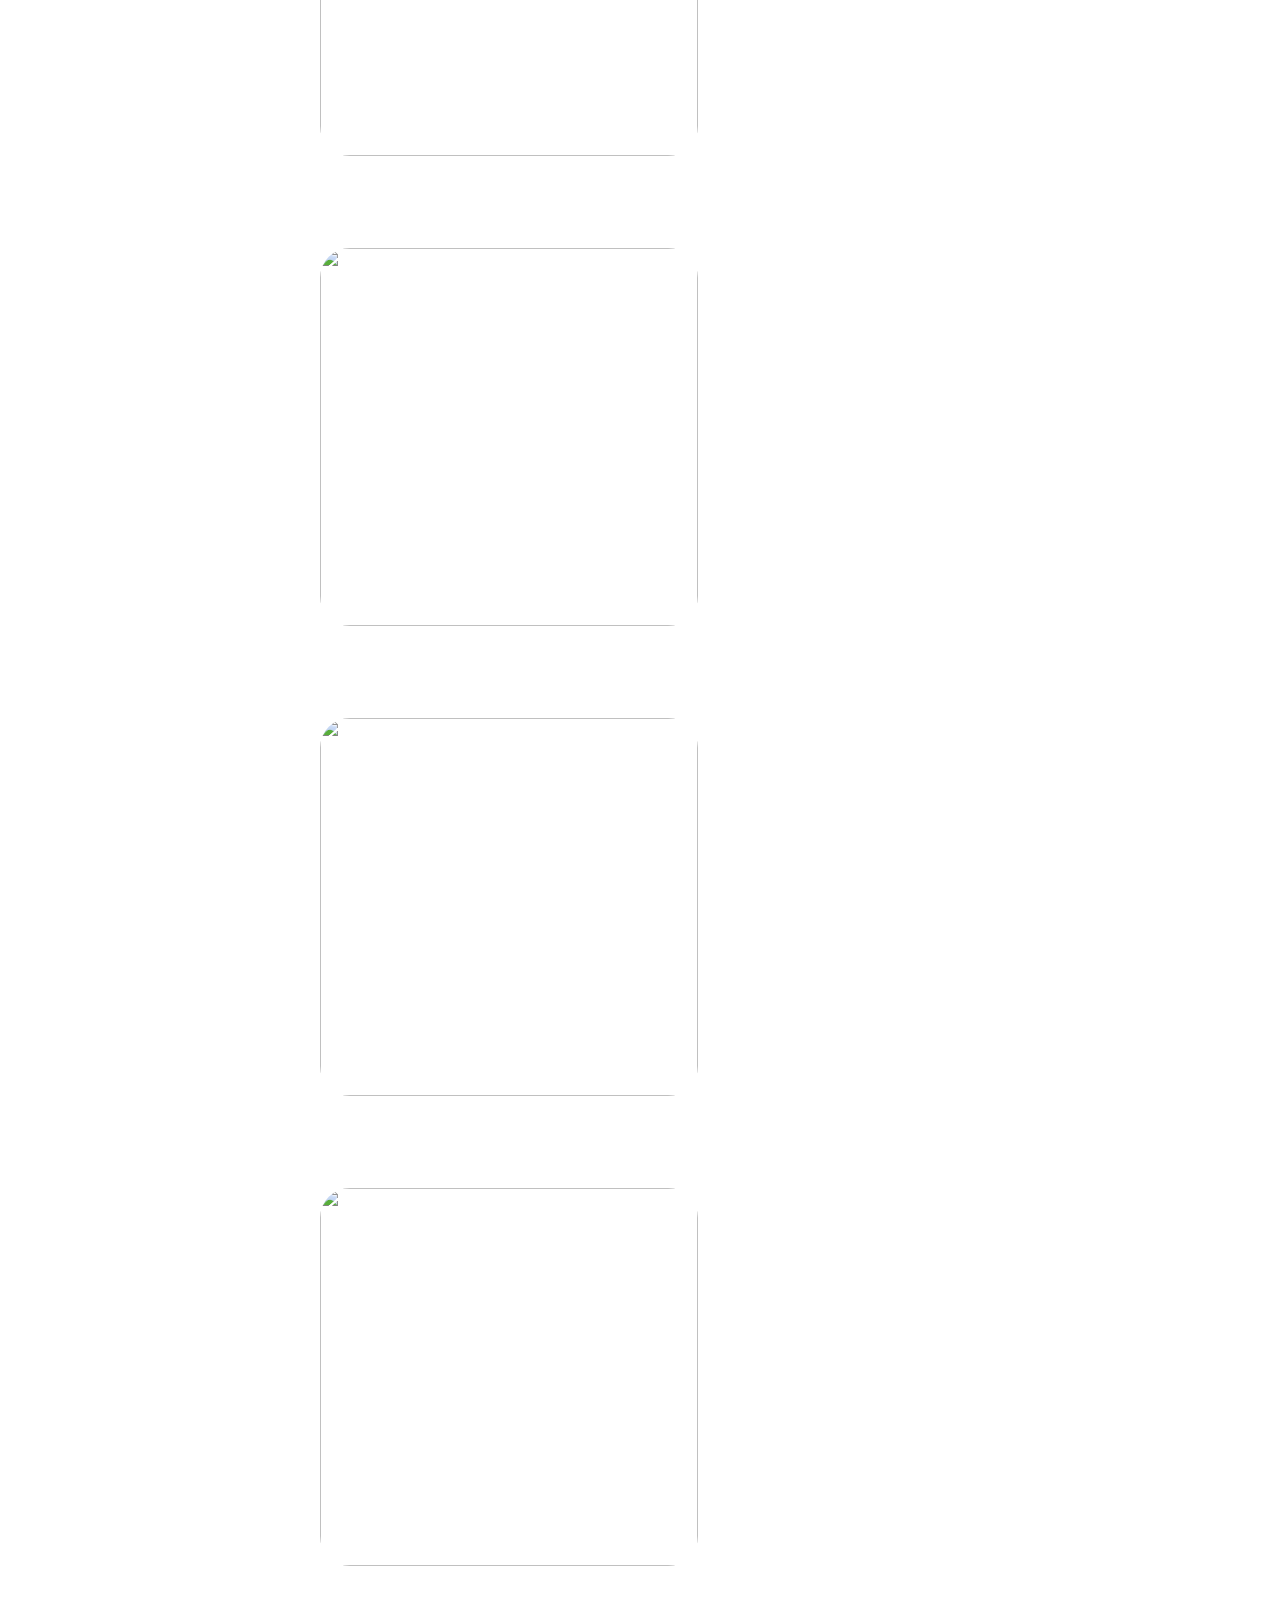
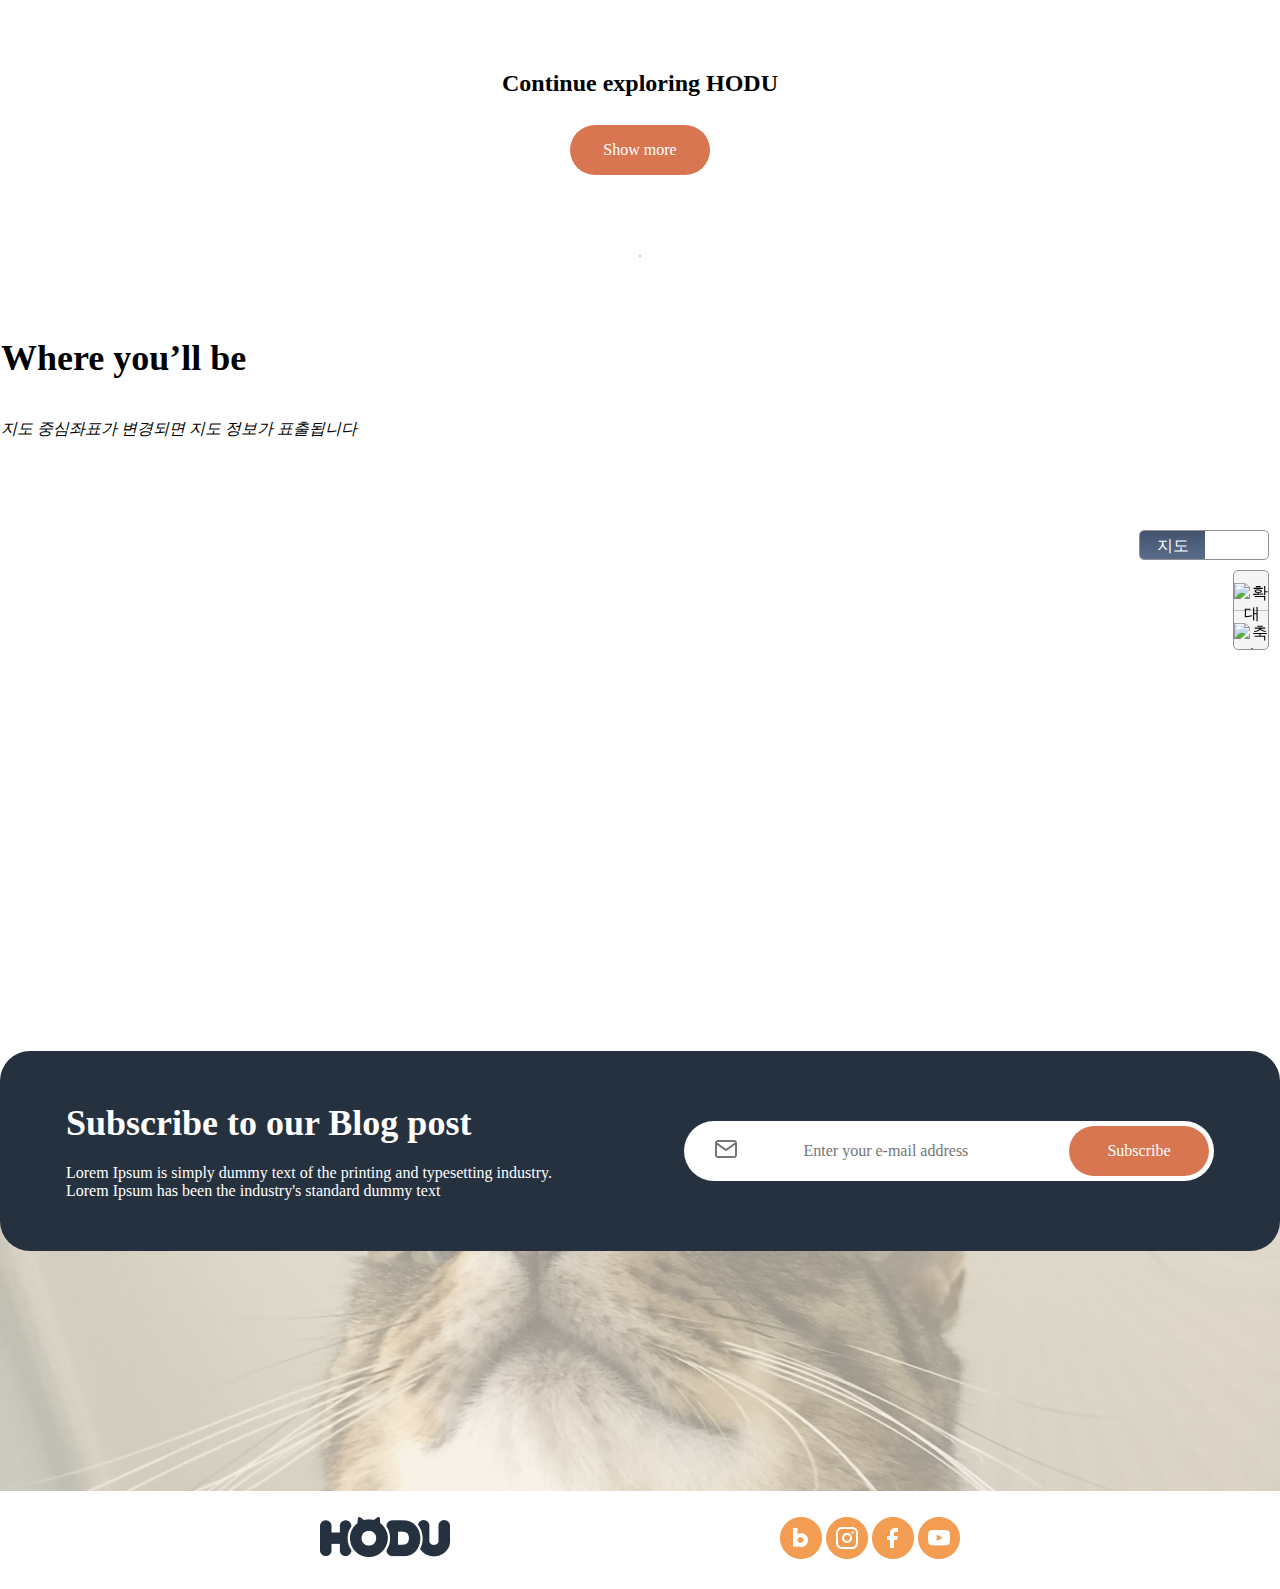
==== commit e210f886: ":memo: 20240527 homework_7" ====
--- a/index.html
+++ b/index.html
@@ -118,23 +118,24 @@
                 </p>
             </div>
             <div class="main_Subscribe_emailBox">
-                <img src="img/mail.png" alt="">
-                <input type="email" placeholder="Enter your e-mail address">
-                <button class="button go_to_modal">Subscribe</button>
+                <label for="mail">
+                    <img src="img/mail.png" alt="">
+                </label>
+                <input type="email" id="mail" placeholder="Enter your e-mail address">
+                <button class="button go_to_modal"">Subscribe</button>
             </div>
         </article>
 
         <!--모달 구현-->
         <div class="modal ">
                 <div class="modal_content">
-                    <img src="img/modal_cat.png">
+                    <img src="img/modal_cat.png" alt="">
                     <span class="font36 color_orange">Thank you!</span>
                     <p>Lorem Ipsum is simply dummy text of the printing industry.</p>
                     <button class="button go_back_home">OK! I Love HODU</button>
                 </div>
 
         </div>
-
     </main>
 
     <!--로고 및 하단 링크-->
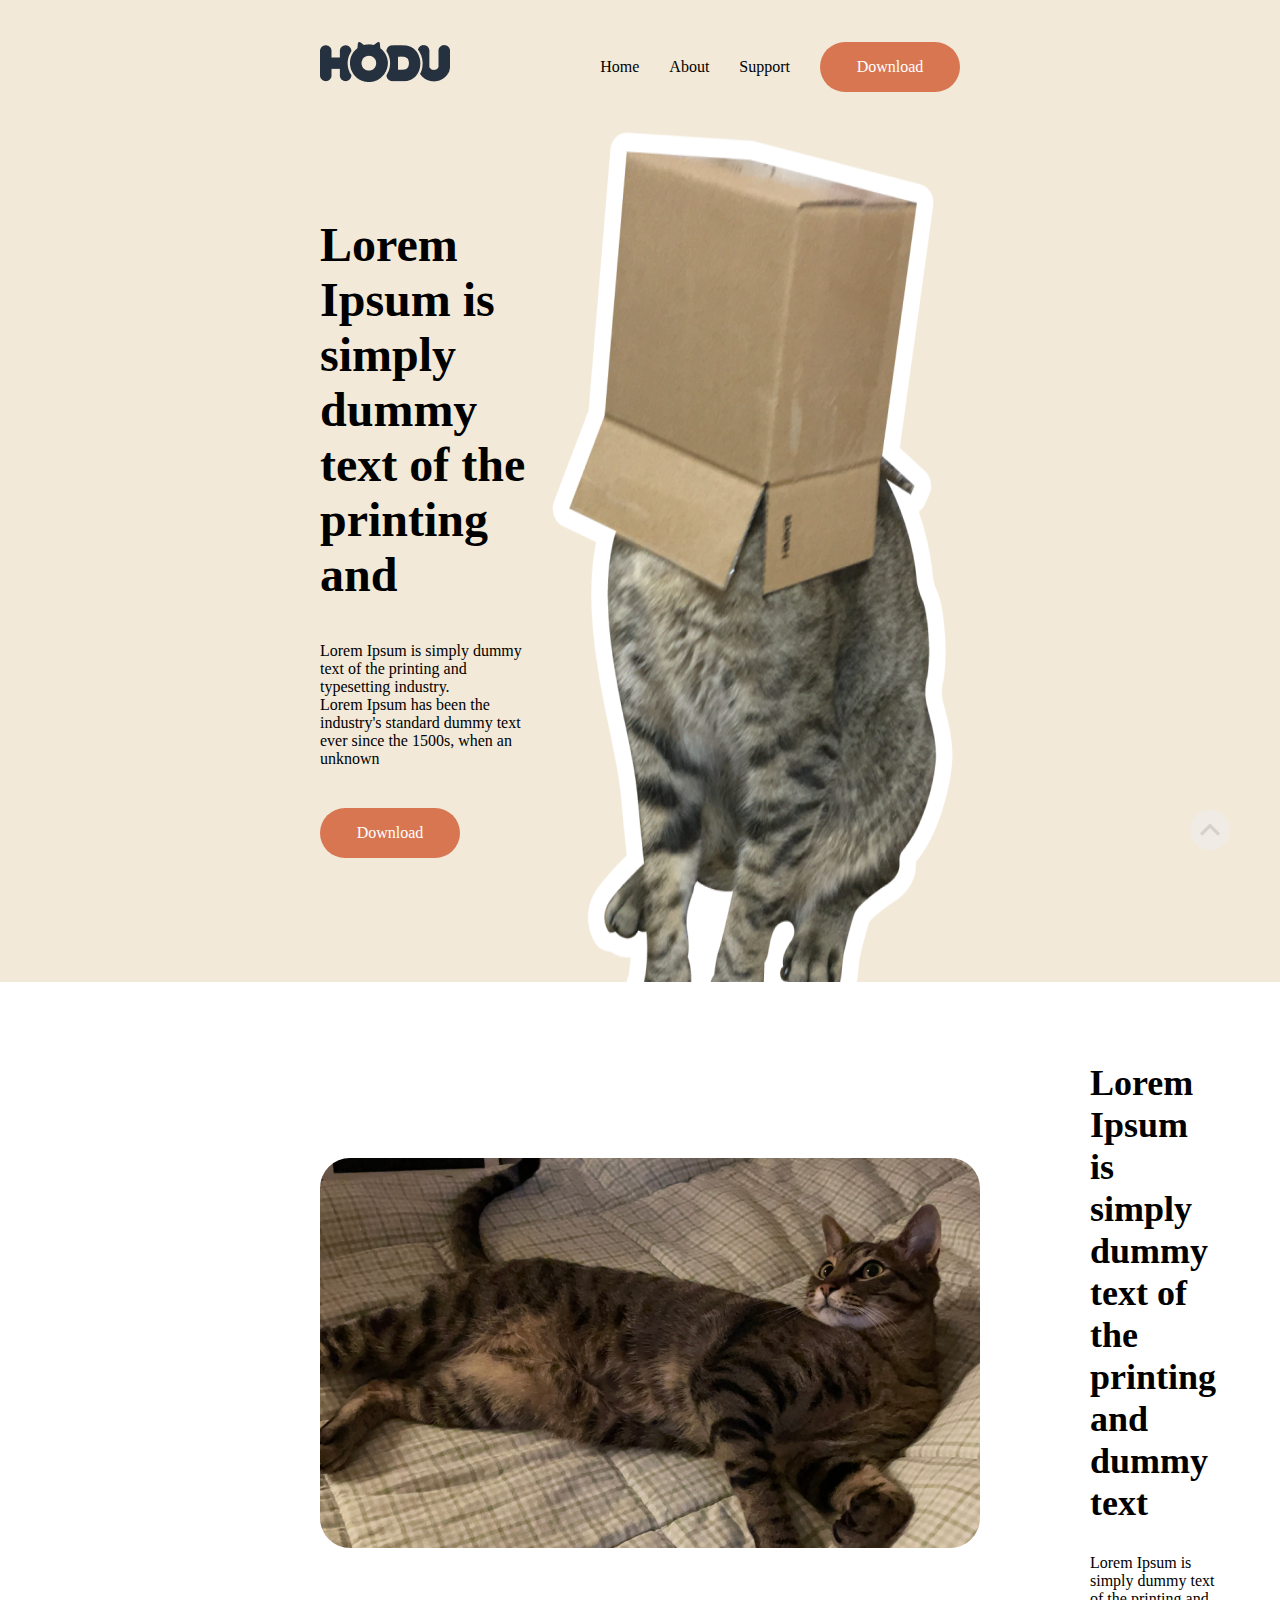
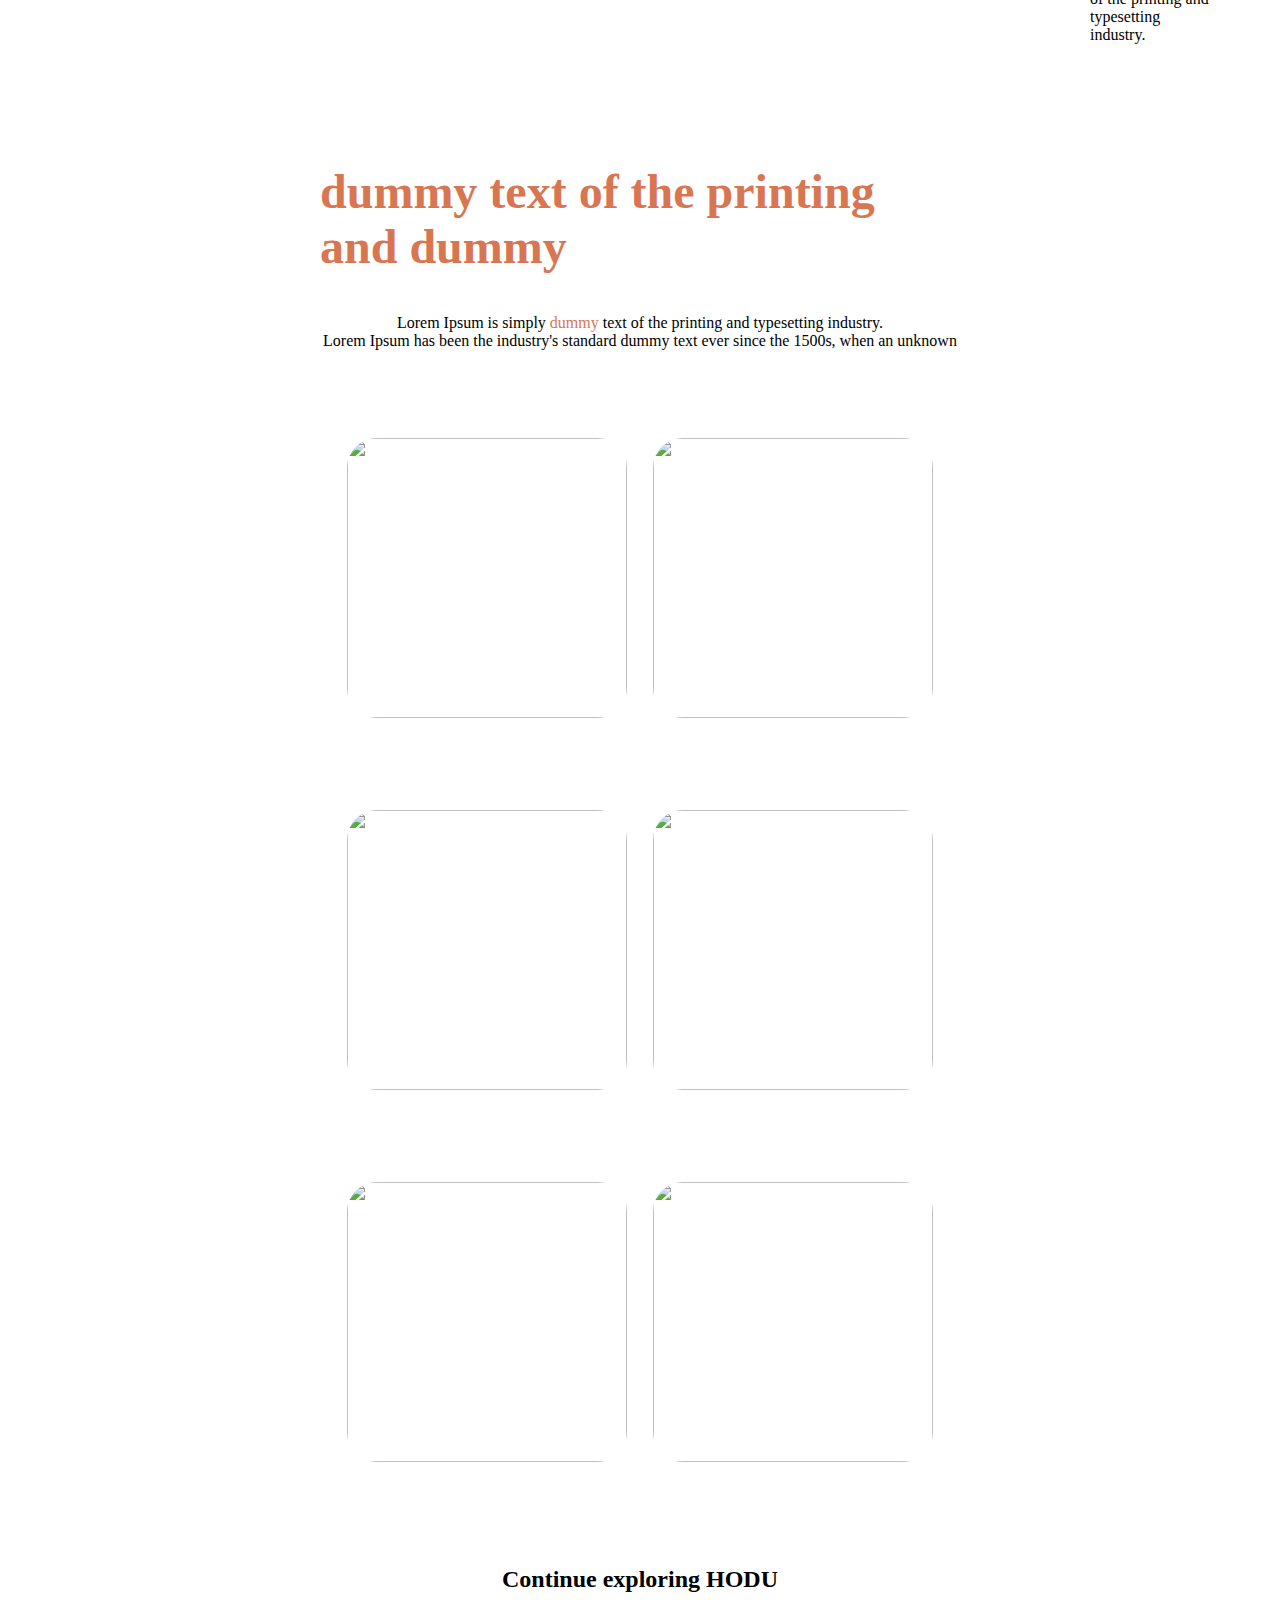
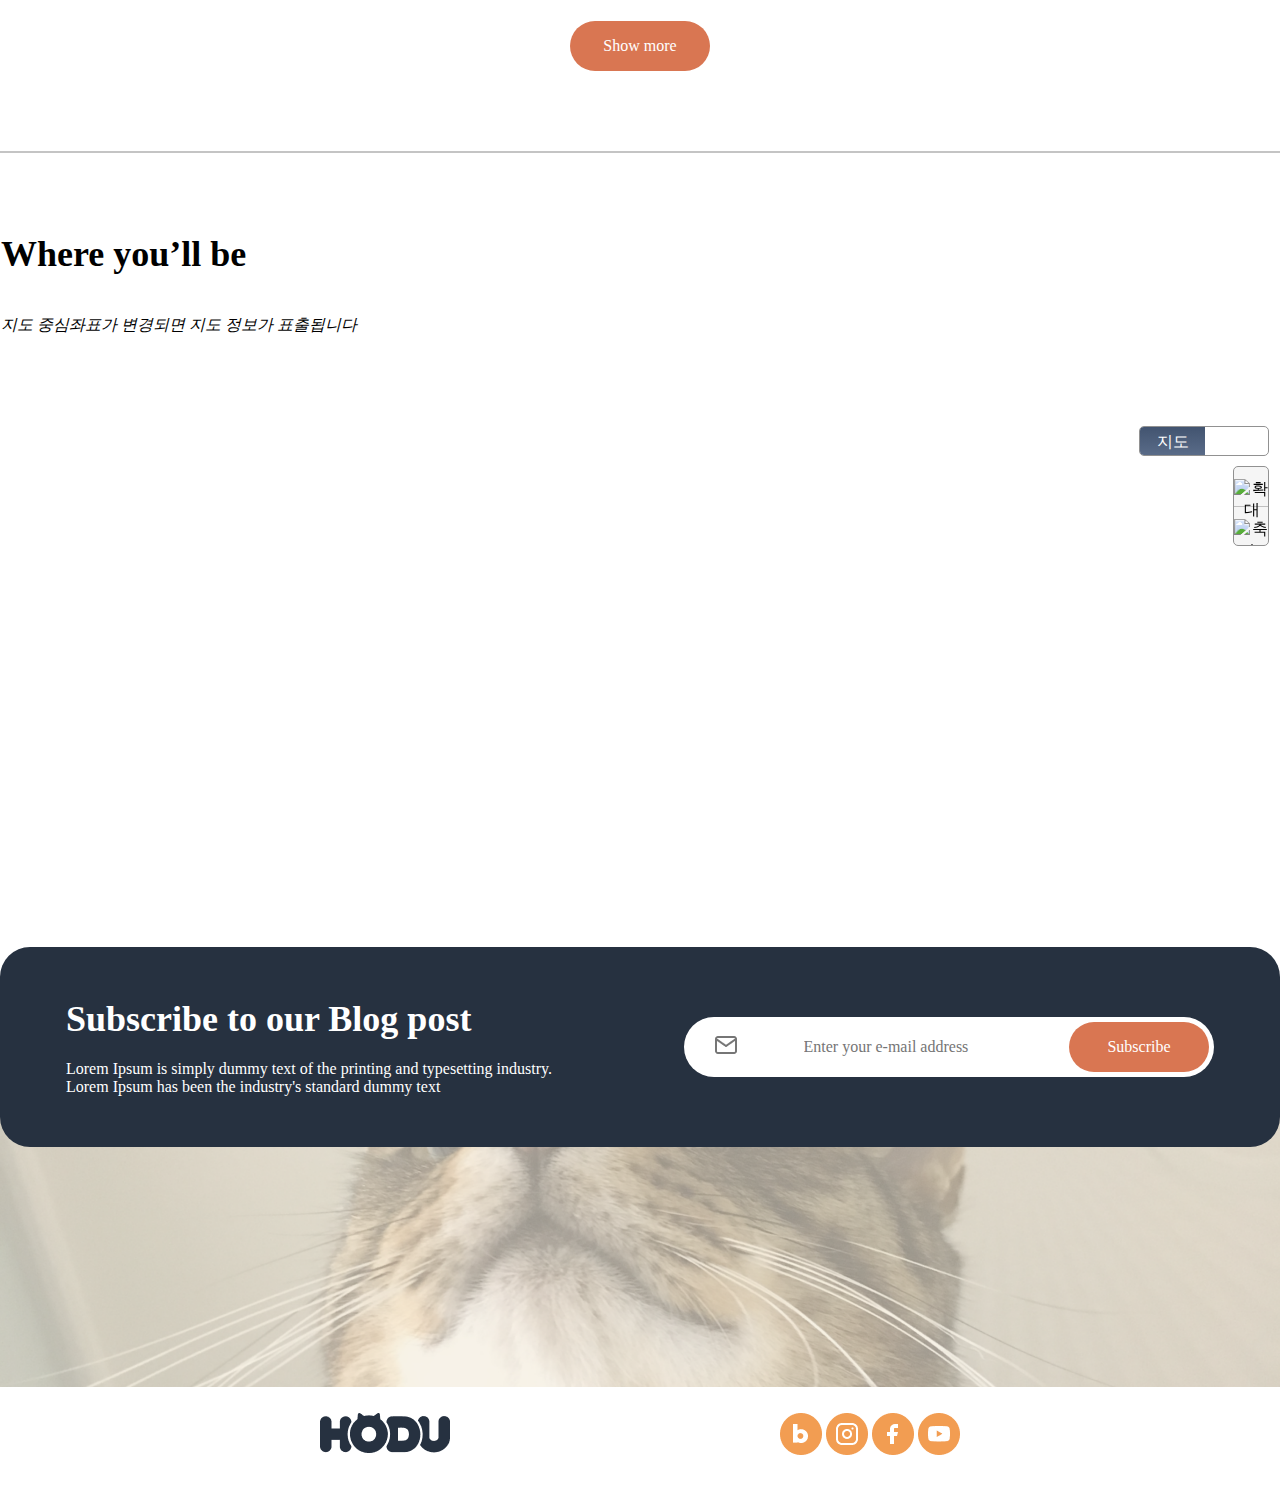
==== commit d6df866c: ":memo: 20240528 homework_3" ====
--- a/index.html
+++ b/index.html
@@ -122,7 +122,7 @@
                     <img src="img/mail.png" alt="">
                 </label>
                 <input type="email" id="mail" placeholder="Enter your e-mail address">
-                <button class="button go_to_modal"">Subscribe</button>
+                <button class="button go_to_modal">Subscribe</button>
             </div>
         </article>
 
@@ -138,7 +138,6 @@
         </div>
     </main>
 
-    <!--로고 및 하단 링크-->
     <footer>
 
         <!--하단 이미지-->
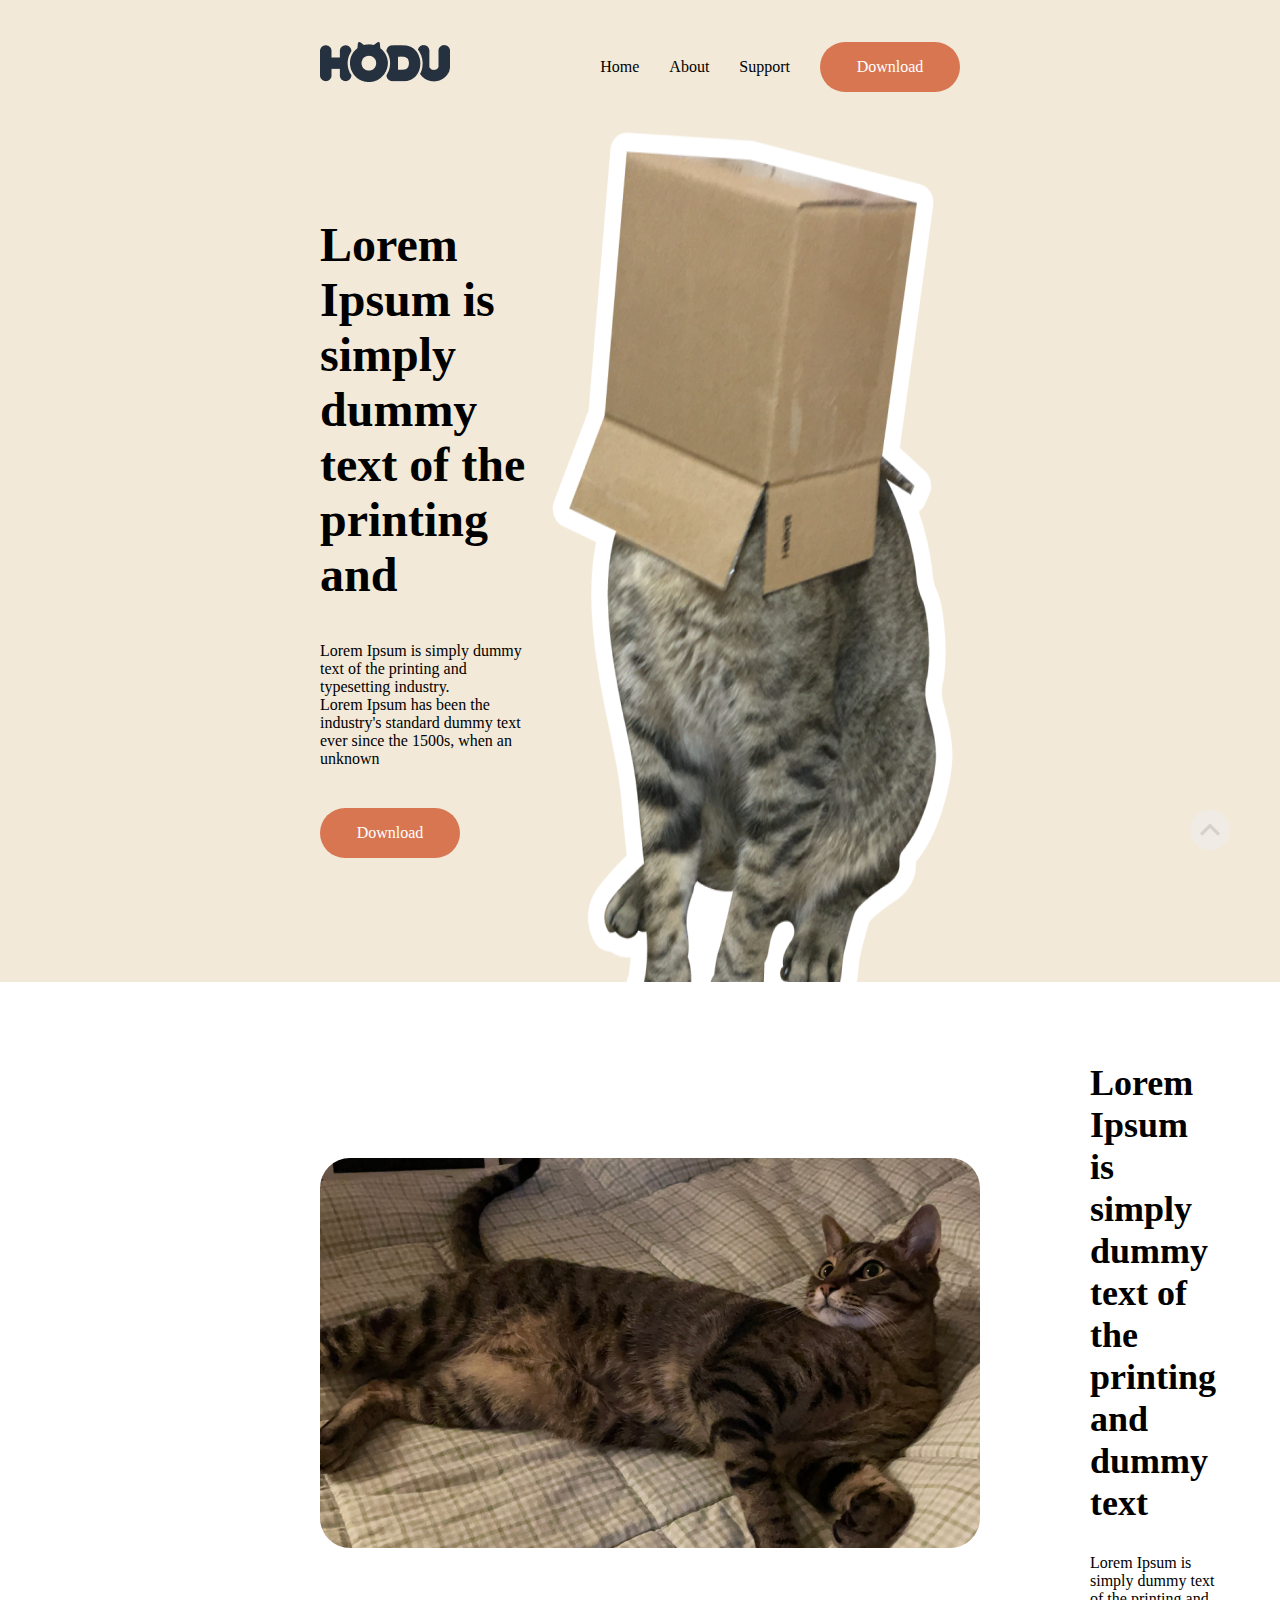
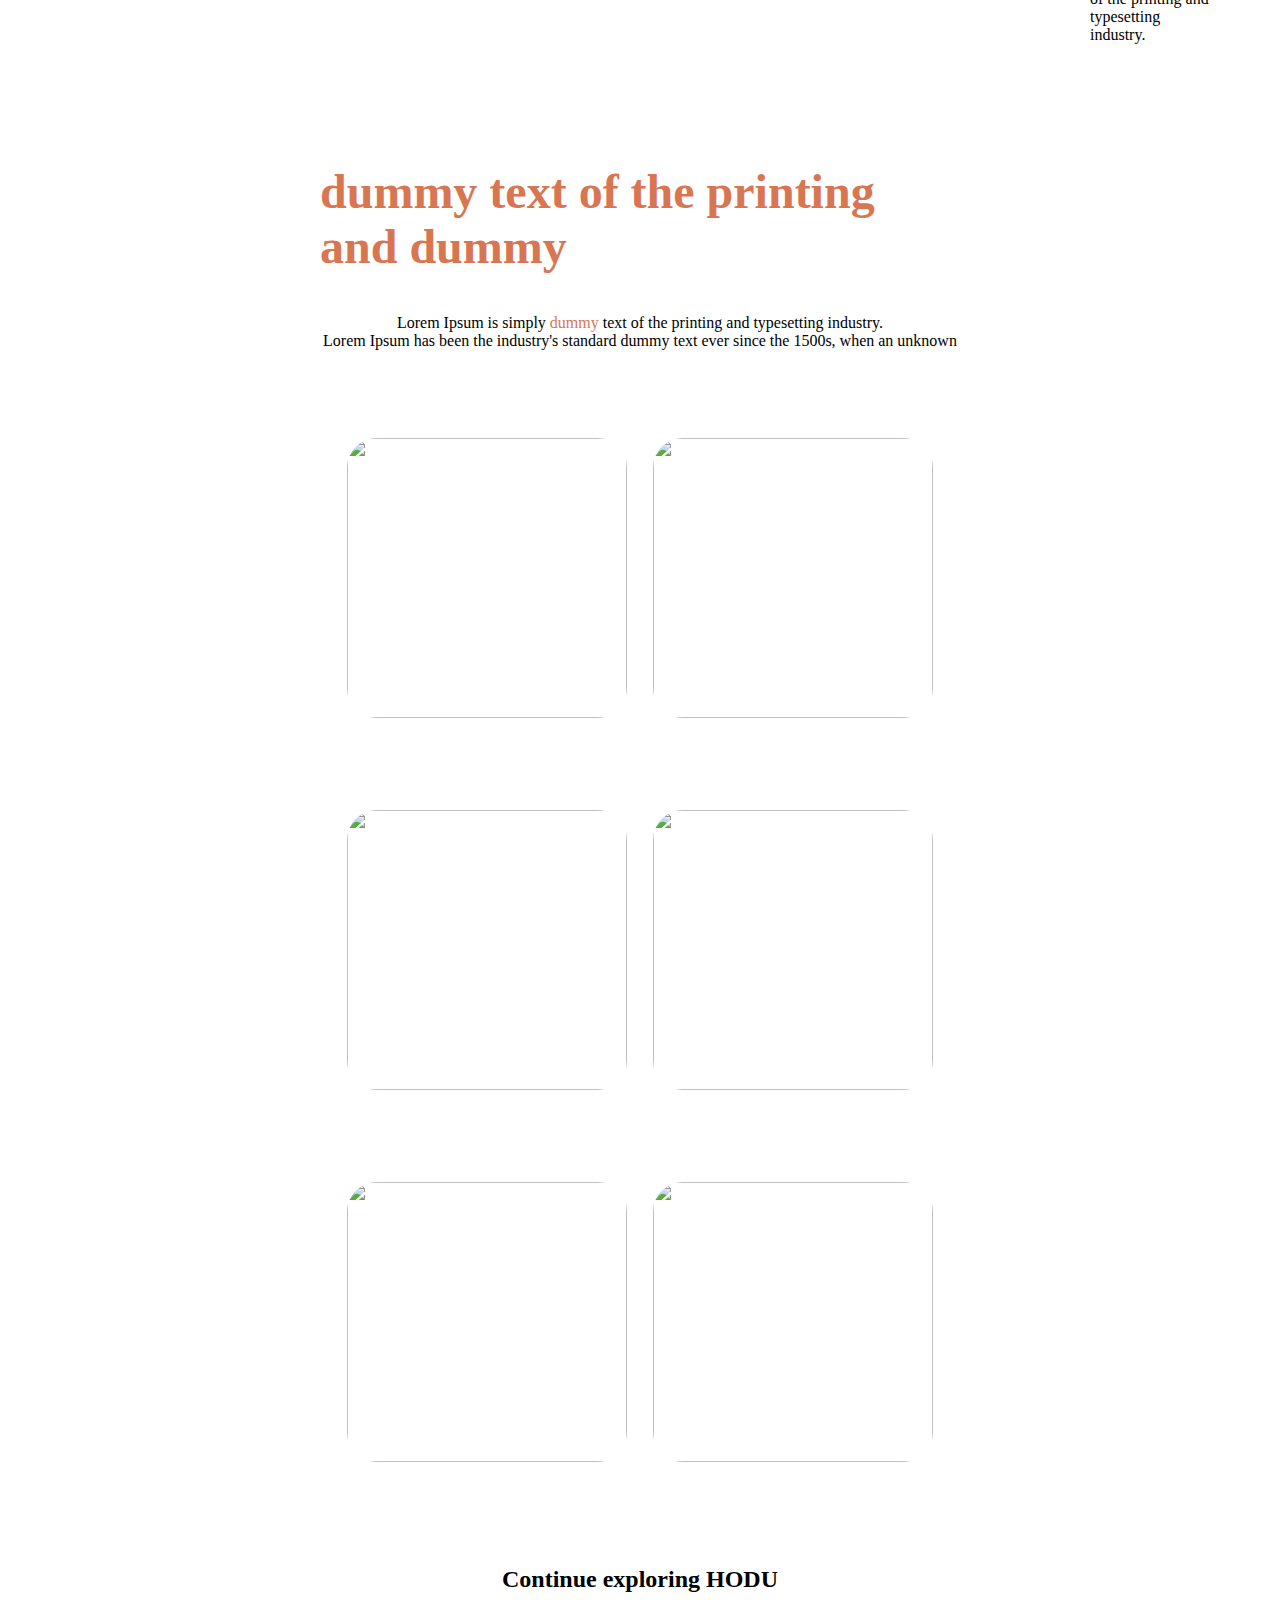
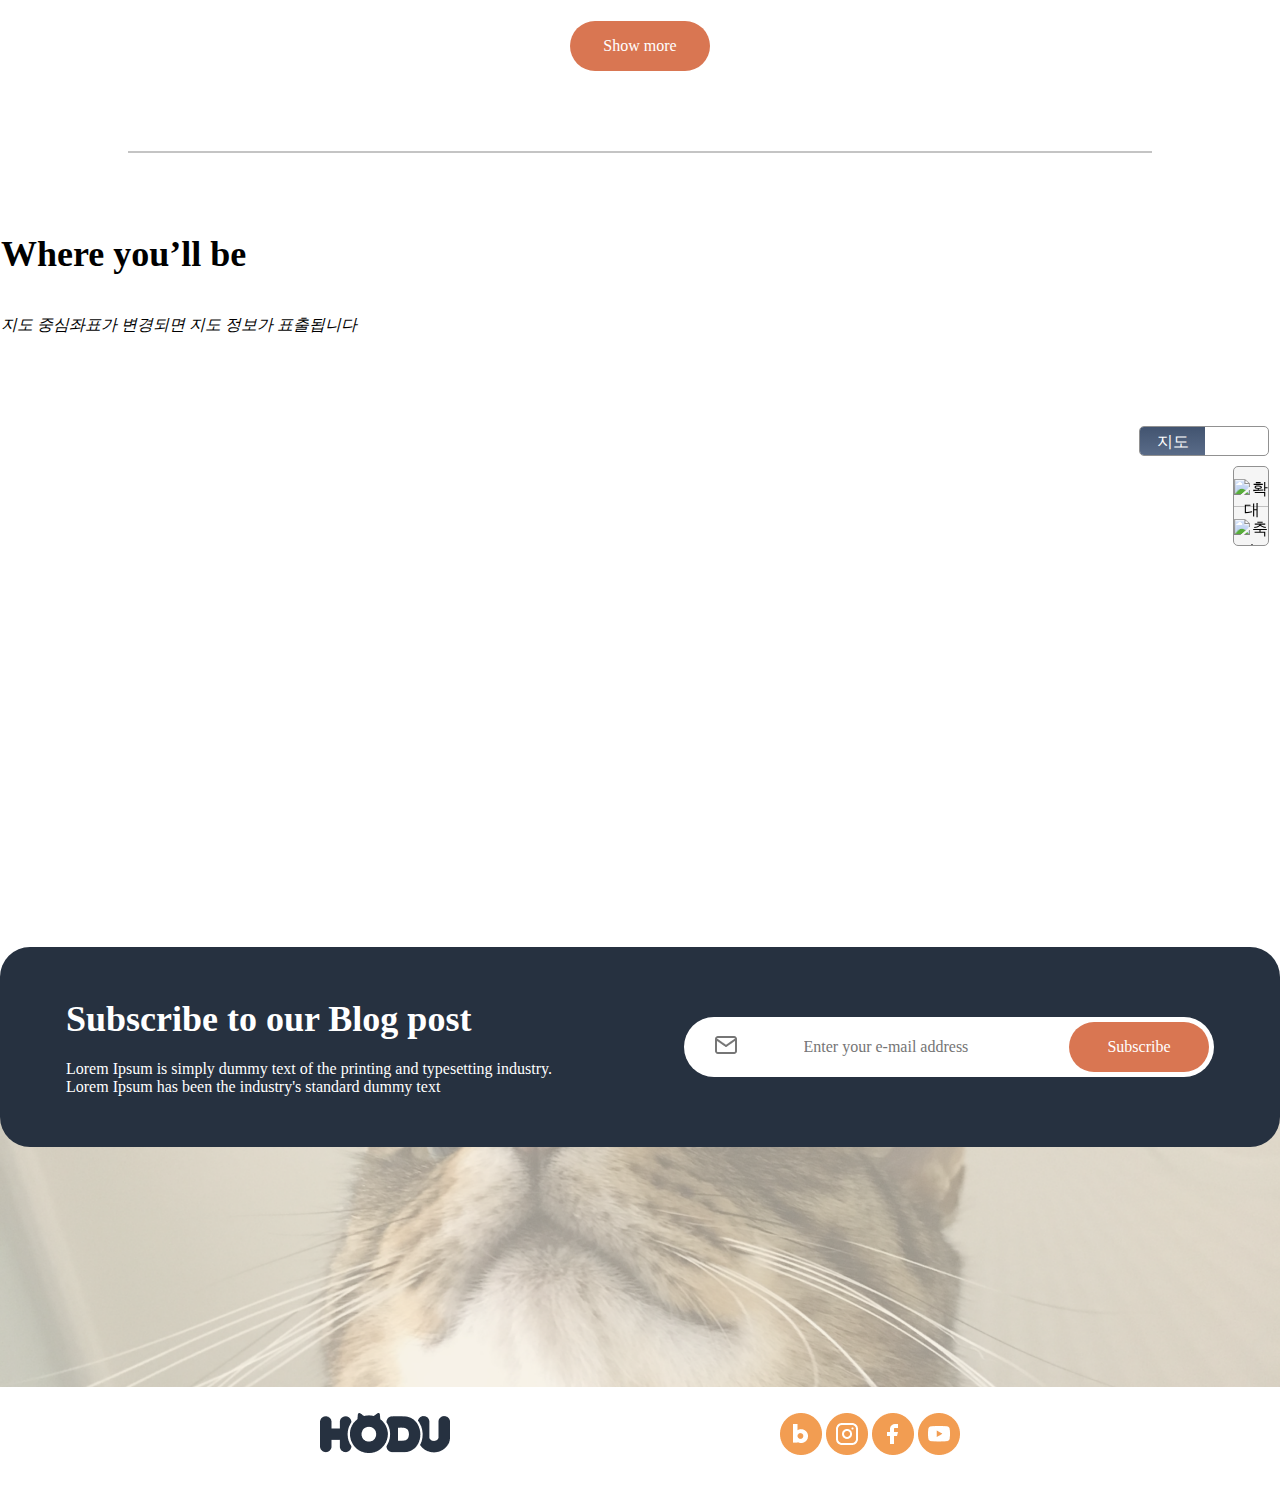
==== commit 0b5481e3: ":memo: 20240528 homework_9" ====
--- a/index.html
+++ b/index.html
@@ -136,6 +136,10 @@
                 </div>
 
         </div>
+
+
+        <!-- 최상단으로 가는 버튼-->
+        <button class="go_top_button"><img src="img/keyboard_arrow_up.png" alt=""></button>
     </main>
 
     <footer>
@@ -144,9 +148,6 @@
         <div class="main_bottom_contain">
             <img src="img/img_5.png" class="main_bottom_img" alt="">
         </div>
-
-        <!-- 최상단으로 가는 버튼-->
-        <button class="go_top_button"><img src="img/keyboard_arrow_up.png" alt=""></button>
 
         <!--최하단 메뉴바-->
         <div class="footer_contain">
